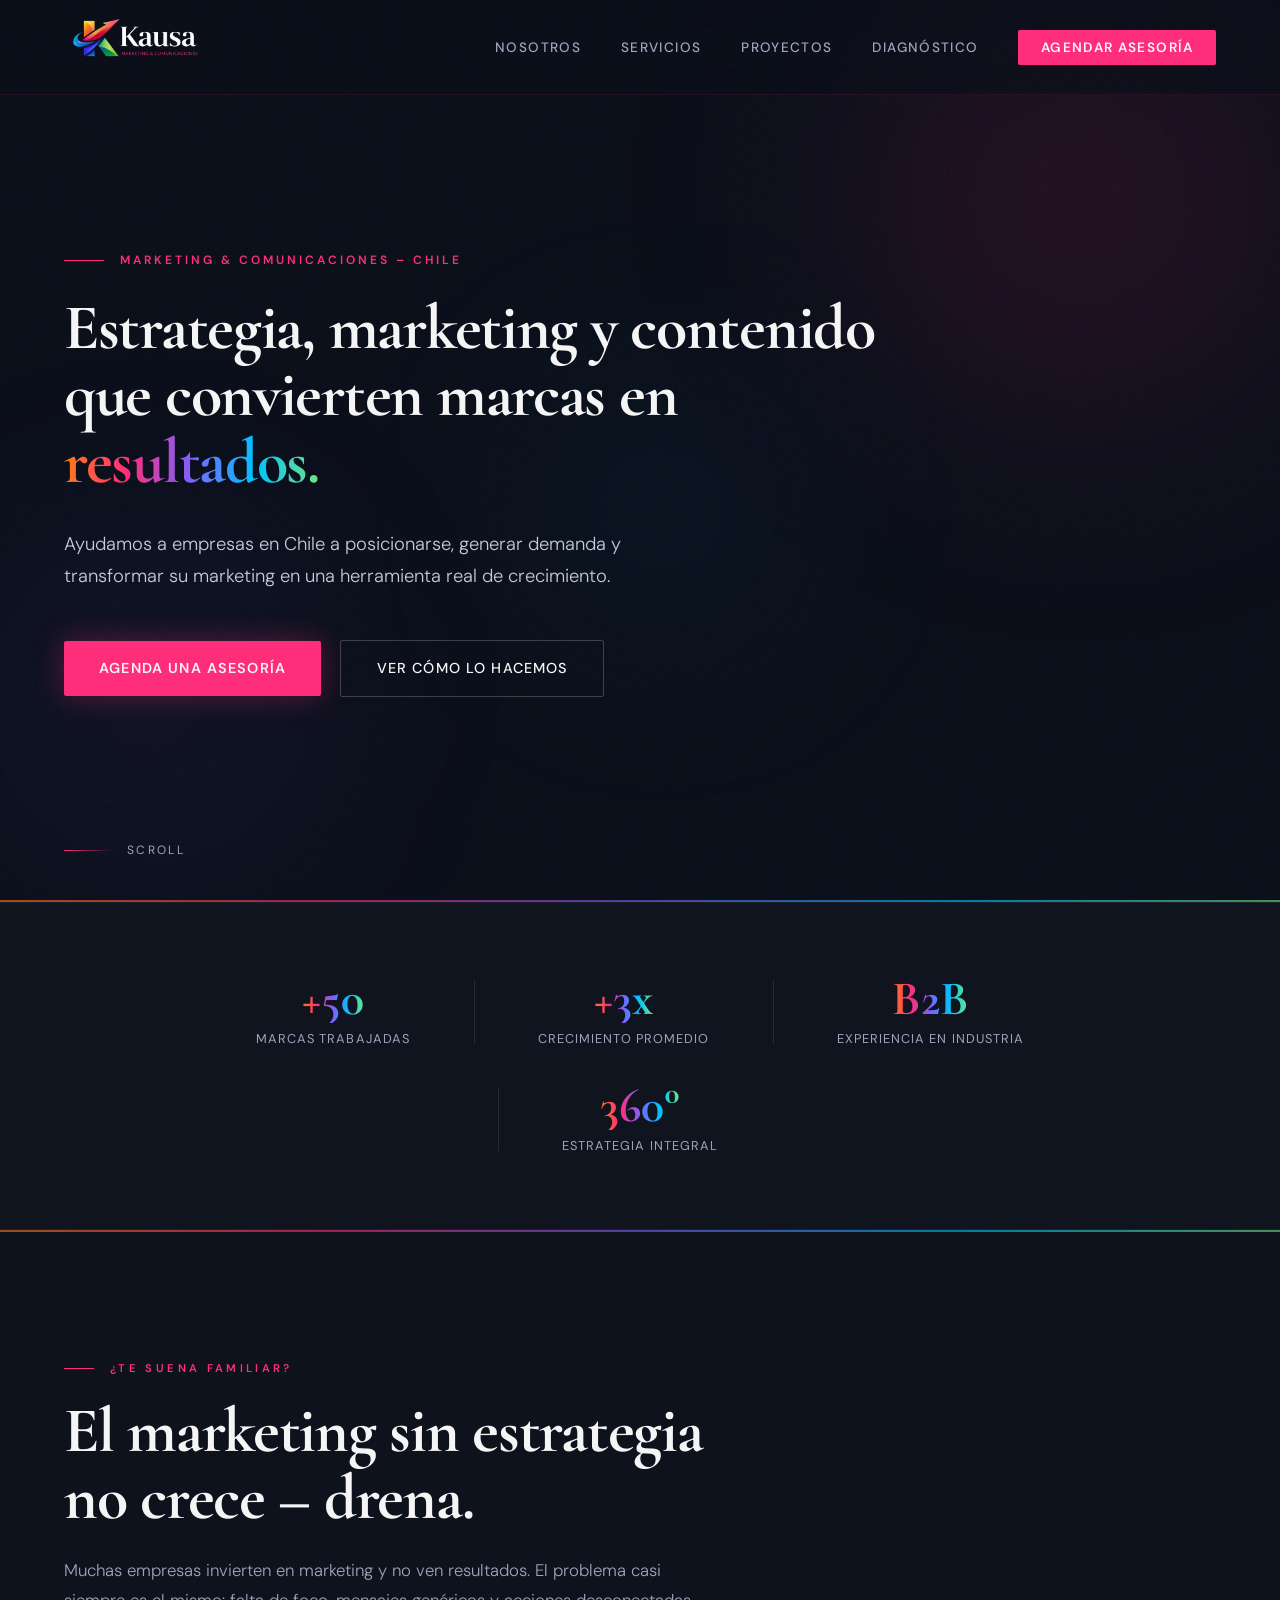
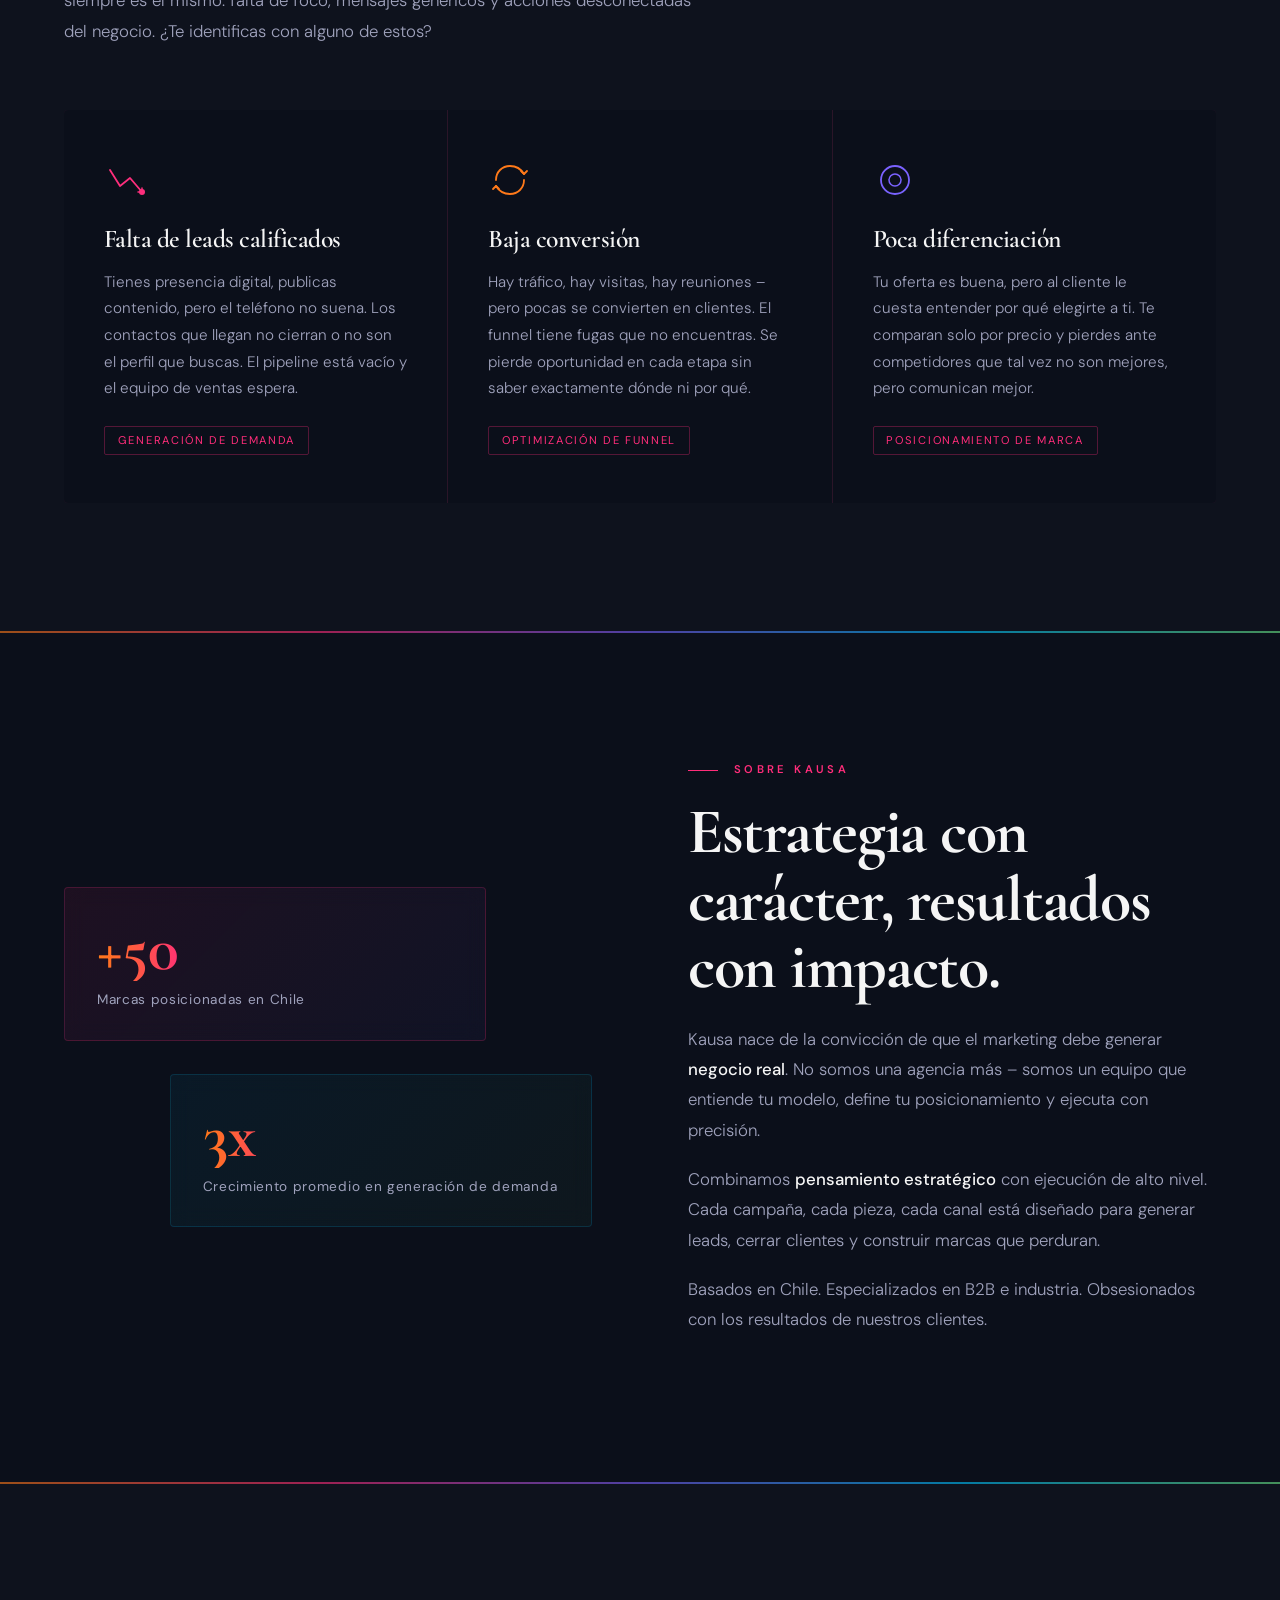
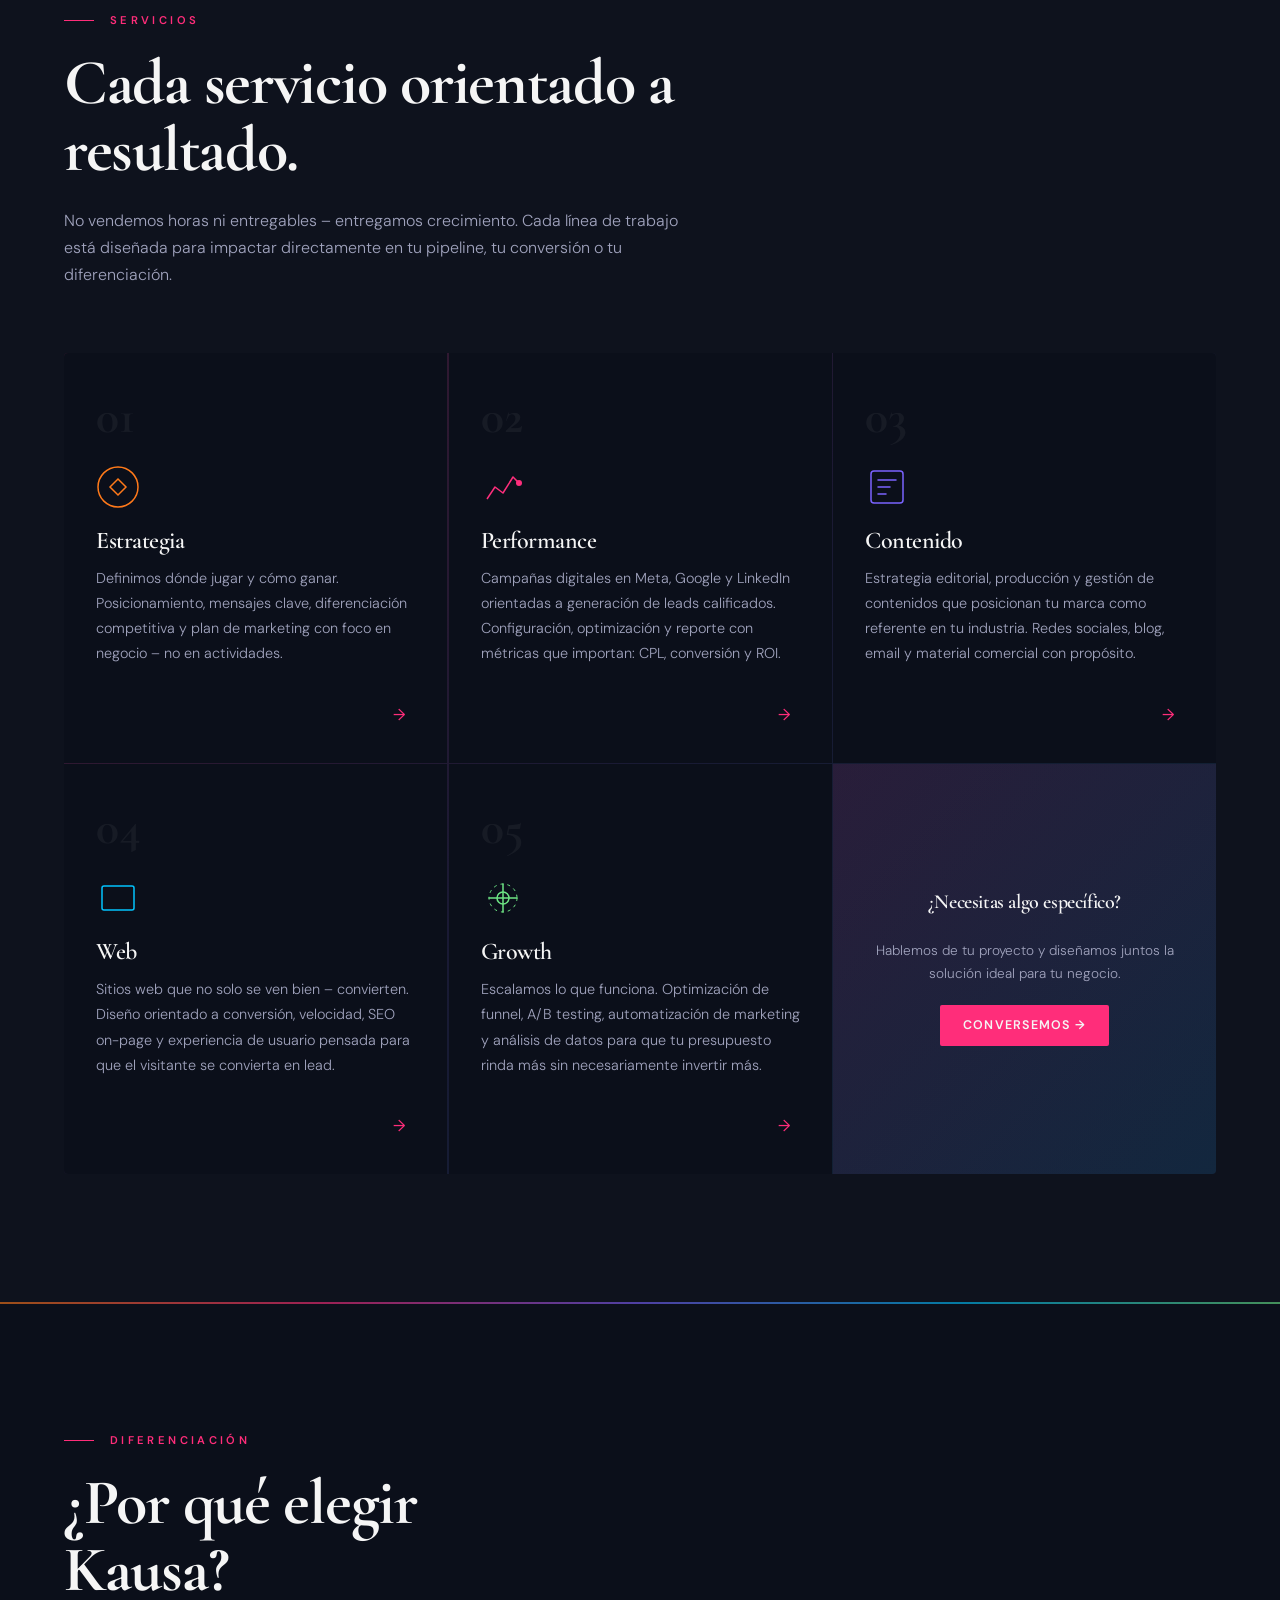
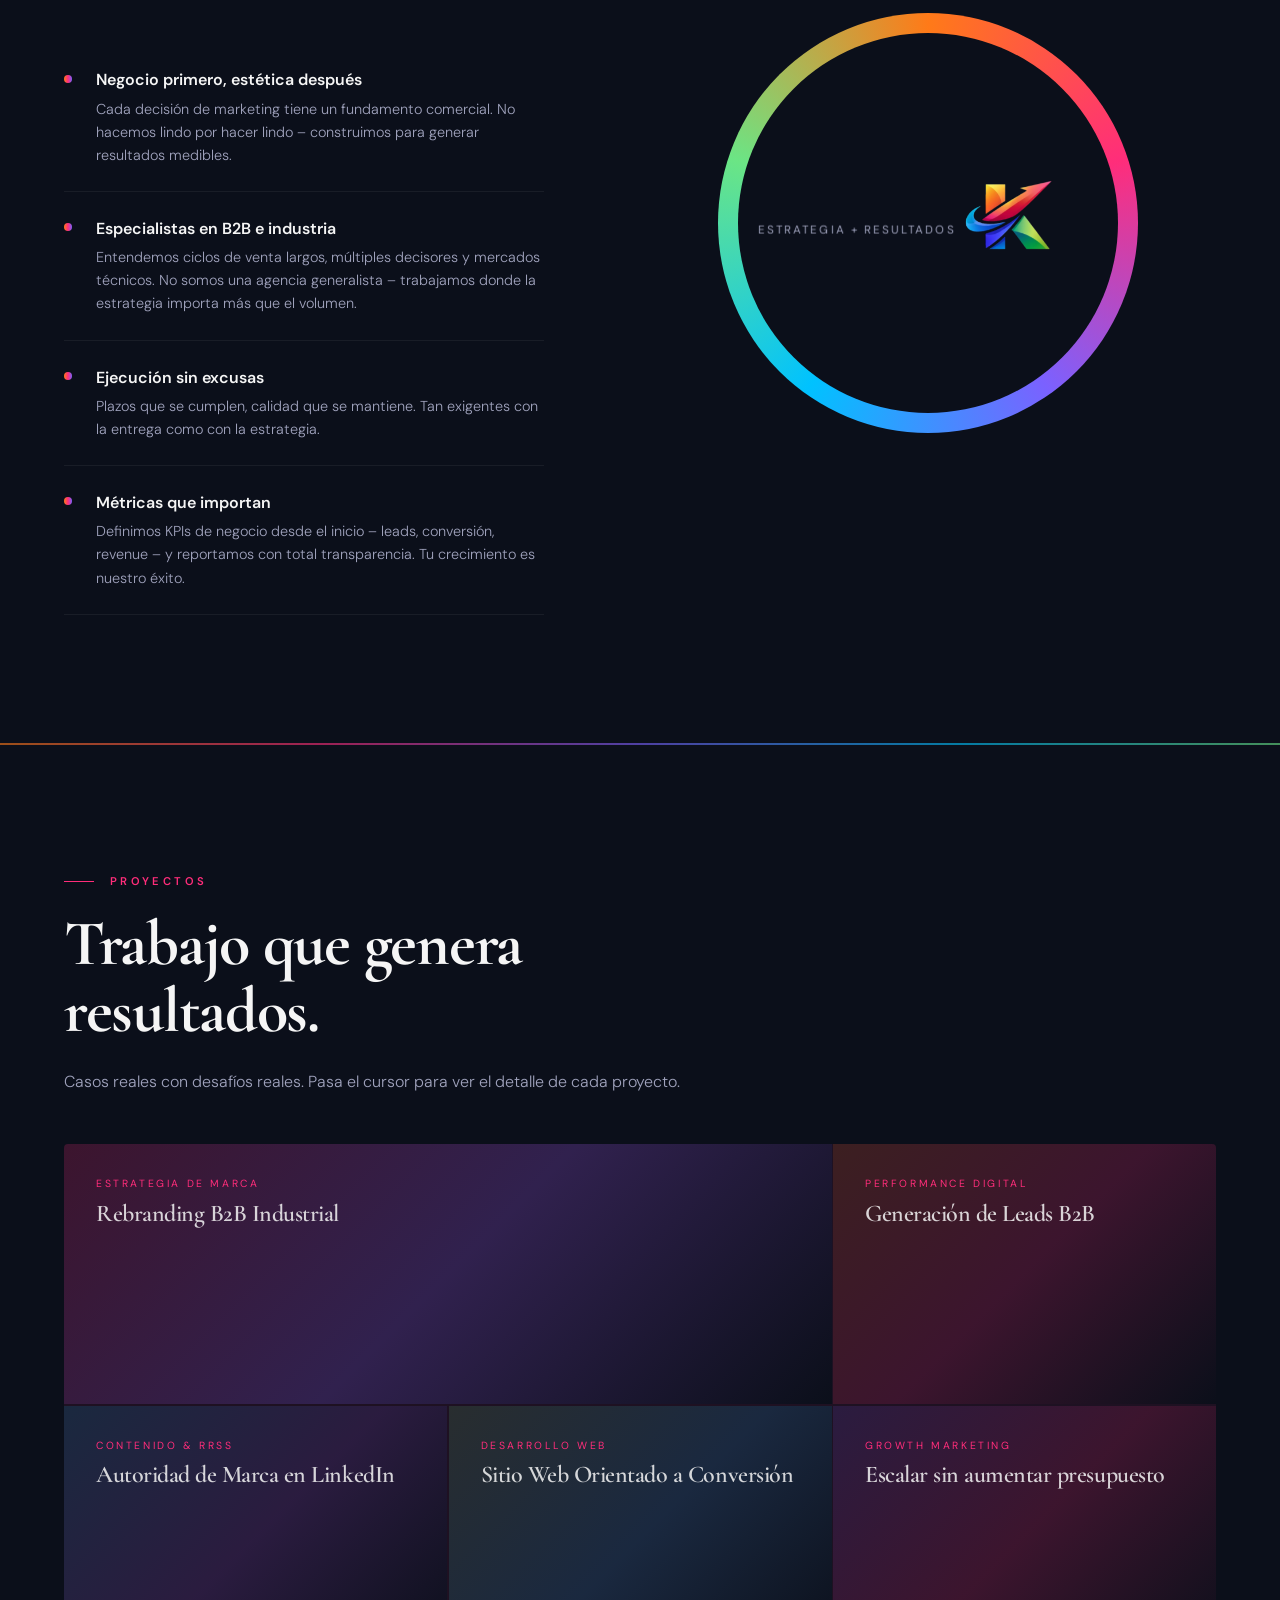
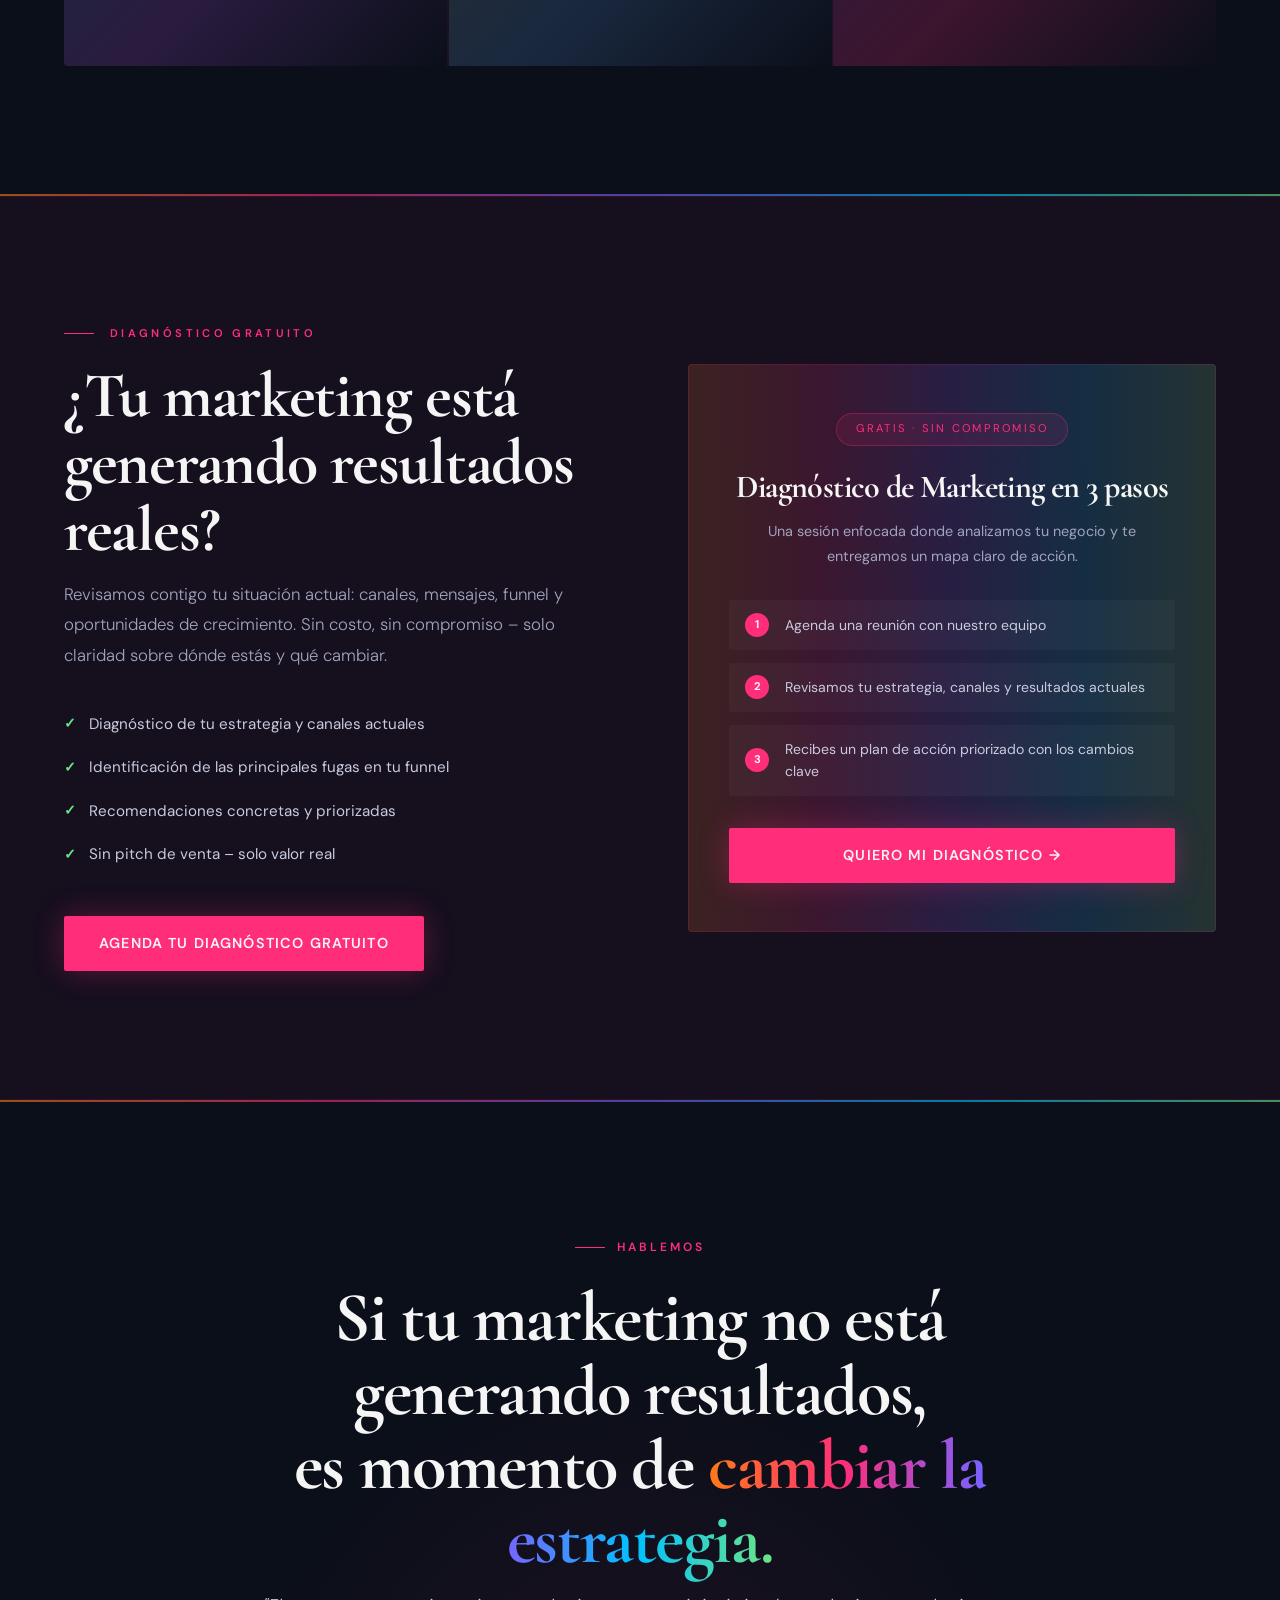
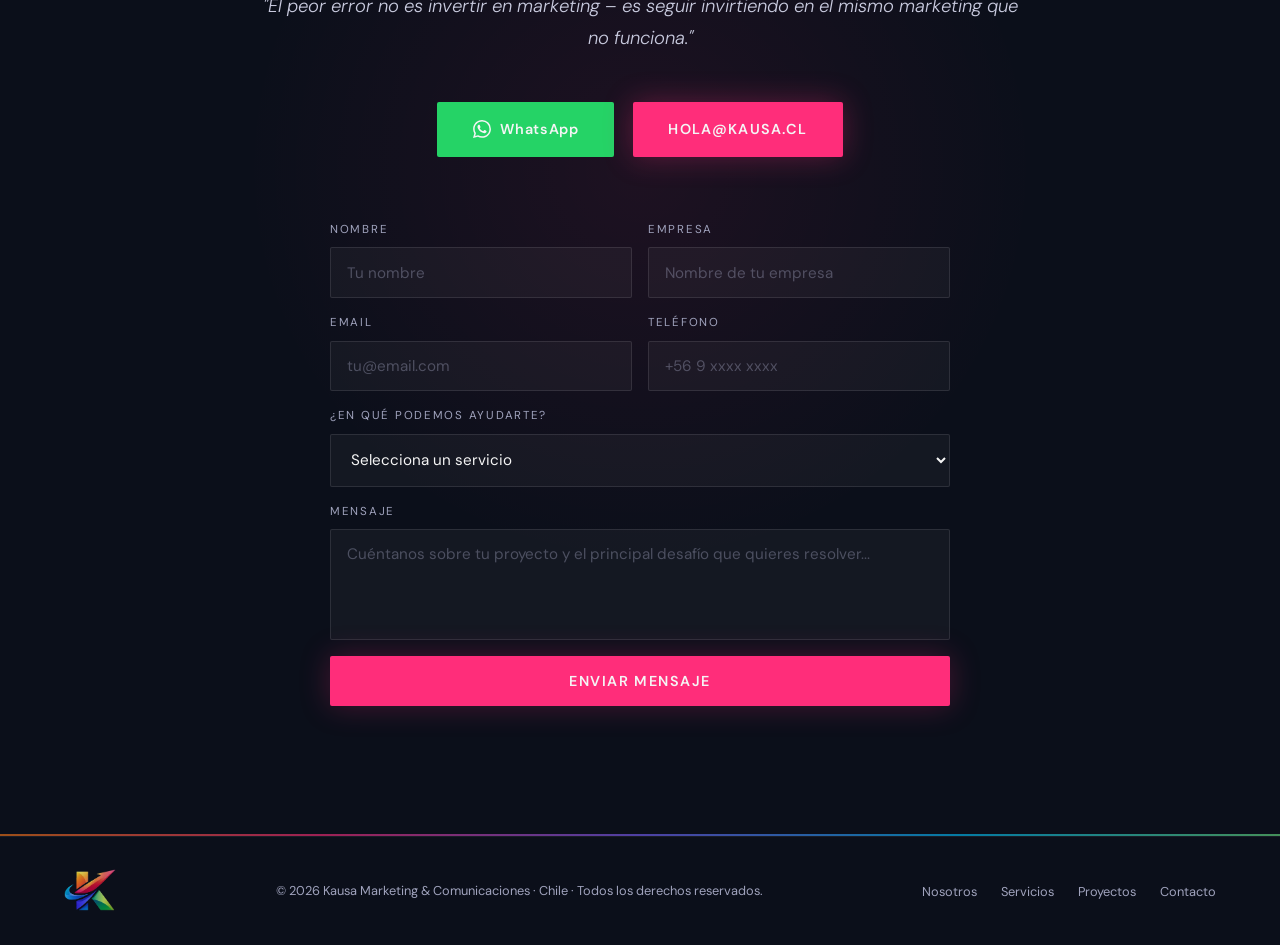
==== index.html @ 7a048a68 "Initial commit – Kausa website Structured site with hero, social proof, pain section, services, port" ====
<!DOCTYPE html>
<html lang="es">
<head>
  <meta charset="UTF-8" />
  <meta name="viewport" content="width=device-width, initial-scale=1.0" />
  <title>Kausa | Marketing & Comunicaciones</title>
  <meta name="description" content="Estrategia, marketing y contenido que convierten marcas en resultados. Ayudamos a empresas en Chile a posicionarse, generar demanda y crecer." />
  <link href="https://fonts.googleapis.com/css2?family=Cormorant+Garamond:wght@400;600;700&family=DM+Sans:wght@300;400;500;600&display=swap" rel="stylesheet">
  <link rel="stylesheet" href="assets/css/style.css" />
</head>
<body>

<!-- ================================================================
     NAV
     ================================================================ -->
<nav>
  <a href="#hero" class="nav-logo">
    <img src="assets/img/kausa_logo.png" alt="Kausa Marketing & Comunicaciones" />
  </a>

  <ul class="nav-links">
    <li><a href="#about">Nosotros</a></li>
    <li><a href="#services">Servicios</a></li>
    <li><a href="#portfolio">Proyectos</a></li>
    <li><a href="#diagnosis">Diagnóstico</a></li>
    <li><a href="#contact" class="nav-cta">Agendar asesoría</a></li>
  </ul>

  <button class="nav-burger" aria-label="Menú">
    <span></span><span></span><span></span>
  </button>
</nav>

<!-- ================================================================
     HERO
     ================================================================ -->
<section id="hero">
  <div class="hero-bg-orb orb1"></div>
  <div class="hero-bg-orb orb2"></div>
  <div class="hero-bg-orb orb3"></div>

  <div class="hero-eyebrow">Marketing & Comunicaciones – Chile</div>

  <h1 class="hero-title">
    Estrategia, marketing y contenido<br>
    que convierten marcas en<br>
    <span class="grad-text">resultados.</span>
  </h1>

  <p class="hero-sub">
    Ayudamos a empresas en Chile a posicionarse, generar demanda y transformar su marketing en una herramienta real de crecimiento.
  </p>

  <div class="hero-actions">
    <a href="#contact" class="btn-primary">Agenda una asesoría</a>
    <a href="#services" class="btn-ghost">Ver cómo lo hacemos</a>
  </div>

  <div class="hero-scroll">
    <span class="scroll-line"></span>
    Scroll
  </div>
</section>

<div class="grad-line"></div>

<!-- ================================================================
     SOCIAL PROOF STRIP
     ================================================================ -->
<div id="social-proof">
  <div class="proof-inner">
    <div class="proof-item">
      <span class="proof-num" data-count="50" data-prefix="+">+50</span>
      <span class="proof-label">Marcas trabajadas</span>
    </div>
    <div class="proof-item">
      <span class="proof-num" data-count="3" data-prefix="+" data-suffix="x">+3x</span>
      <span class="proof-label">Crecimiento promedio</span>
    </div>
    <div class="proof-item">
      <span class="proof-num">B2B</span>
      <span class="proof-label">Experiencia en industria</span>
    </div>
    <div class="proof-item">
      <span class="proof-num" data-count="360" data-suffix="°">360°</span>
      <span class="proof-label">Estrategia integral</span>
    </div>
  </div>
</div>

<div class="grad-line"></div>

<!-- ================================================================
     PAIN SECTION
     ================================================================ -->
<section id="pain">
  <div class="pain-header reveal">
    <div class="section-label">¿Te suena familiar?</div>
    <h2>El marketing sin estrategia no crece – drena.</h2>
    <p>Muchas empresas invierten en marketing y no ven resultados. El problema casi siempre es el mismo: falta de foco, mensajes genéricos y acciones desconectadas del negocio. ¿Te identificas con alguno de estos?</p>
  </div>

  <div class="pain-grid reveal">

    <div class="pain-card">
      <div class="pain-icon">
        <svg viewBox="0 0 44 44" fill="none" xmlns="http://www.w3.org/2000/svg">
          <polyline points="6,12 16,28 26,20 38,34" stroke="url(#p1)" stroke-width="1.8" fill="none" stroke-linecap="round" stroke-linejoin="round"/>
          <circle cx="38" cy="34" r="3" fill="url(#p1)"/>
          <path d="M34 34 L38 34 L38 30" stroke="url(#p1)" stroke-width="1.5" stroke-linecap="round"/>
          <defs><linearGradient id="p1" x1="0" y1="0" x2="44" y2="44"><stop stop-color="#FF2D7A"/><stop offset="1" stop-color="#7B61FF"/></linearGradient></defs>
        </svg>
      </div>
      <h3>Falta de leads calificados</h3>
      <p>Tienes presencia digital, publicas contenido, pero el teléfono no suena. Los contactos que llegan no cierran o no son el perfil que buscas. El pipeline está vacío y el equipo de ventas espera.</p>
      <span class="pain-tag">Generación de demanda</span>
    </div>

    <div class="pain-card">
      <div class="pain-icon">
        <svg viewBox="0 0 44 44" fill="none" xmlns="http://www.w3.org/2000/svg">
          <path d="M8 22 C8 14 14 8 22 8 C28 8 33 11 36 16" stroke="url(#p2)" stroke-width="1.8" stroke-linecap="round"/>
          <path d="M36 22 C36 30 30 36 22 36 C16 36 11 33 8 28" stroke="url(#p2)" stroke-width="1.8" stroke-linecap="round"/>
          <polyline points="33,13 36,16 39,13" stroke="url(#p2)" stroke-width="1.8" stroke-linecap="round" stroke-linejoin="round"/>
          <polyline points="11,31 8,28 5,31" stroke="url(#p2)" stroke-width="1.8" stroke-linecap="round" stroke-linejoin="round"/>
          <line x1="22" y1="17" x2="22" y2="27" stroke="url(#p2)" stroke-width="1.5" stroke-linecap="round"/>
          <line x1="17" y1="22" x2="27" y2="22" stroke="url(#p2)" stroke-width="1.5" stroke-linecap="round"/>
          <defs><linearGradient id="p2" x1="0" y1="0" x2="44" y2="44"><stop stop-color="#FF7A18"/><stop offset="1" stop-color="#FF2D7A"/></linearGradient></defs>
        </svg>
      </div>
      <h3>Baja conversión</h3>
      <p>Hay tráfico, hay visitas, hay reuniones – pero pocas se convierten en clientes. El funnel tiene fugas que no encuentras. Se pierde oportunidad en cada etapa sin saber exactamente dónde ni por qué.</p>
      <span class="pain-tag">Optimización de funnel</span>
    </div>

    <div class="pain-card">
      <div class="pain-icon">
        <svg viewBox="0 0 44 44" fill="none" xmlns="http://www.w3.org/2000/svg">
          <circle cx="22" cy="22" r="14" stroke="url(#p3)" stroke-width="1.8"/>
          <circle cx="22" cy="22" r="6"  stroke="url(#p3)" stroke-width="1.5"/>
          <line x1="22" y1="4"  x2="22" y2="10" stroke="url(#p3)" stroke-width="1.5" stroke-linecap="round"/>
          <line x1="22" y1="34" x2="22" y2="40" stroke="url(#p3)" stroke-width="1.5" stroke-linecap="round"/>
          <line x1="4"  y1="22" x2="10" y2="22" stroke="url(#p3)" stroke-width="1.5" stroke-linecap="round"/>
          <line x1="34" y1="22" x2="40" y2="22" stroke="url(#p3)" stroke-width="1.5" stroke-linecap="round"/>
          <defs><linearGradient id="p3" x1="0" y1="0" x2="44" y2="44"><stop stop-color="#7B61FF"/><stop offset="1" stop-color="#00C2FF"/></linearGradient></defs>
        </svg>
      </div>
      <h3>Poca diferenciación</h3>
      <p>Tu oferta es buena, pero al cliente le cuesta entender por qué elegirte a ti. Te comparan solo por precio y pierdes ante competidores que tal vez no son mejores, pero comunican mejor.</p>
      <span class="pain-tag">Posicionamiento de marca</span>
    </div>

  </div>
</section>

<div class="grad-line"></div>

<!-- ================================================================
     ABOUT
     ================================================================ -->
<section id="about">
  <div class="about-visual reveal">
    <div class="about-card">
      <div class="stat-num">+50</div>
      <div class="stat-label">Marcas posicionadas en Chile</div>
    </div>
    <div class="about-card">
      <div class="stat-num">3x</div>
      <div class="stat-label">Crecimiento promedio en generación de demanda</div>
    </div>
  </div>

  <div class="about-text reveal">
    <div class="section-label">Sobre Kausa</div>
    <h2>Estrategia con carácter, resultados con impacto.</h2>
    <p>
      Kausa nace de la convicción de que el marketing debe generar <strong>negocio real</strong>. No somos una agencia más – somos un equipo que entiende tu modelo, define tu posicionamiento y ejecuta con precisión.
    </p>
    <p>
      Combinamos <strong>pensamiento estratégico</strong> con ejecución de alto nivel. Cada campaña, cada pieza, cada canal está diseñado para generar leads, cerrar clientes y construir marcas que perduran.
    </p>
    <p>
      Basados en Chile. Especializados en B2B e industria. Obsesionados con los resultados de nuestros clientes.
    </p>
  </div>
</section>

<div class="grad-line"></div>

<!-- ================================================================
     SERVICES
     ================================================================ -->
<section id="services">
  <div class="services-header reveal">
    <div class="section-label">Servicios</div>
    <h2>Cada servicio orientado a resultado.</h2>
    <p>No vendemos horas ni entregables – entregamos crecimiento. Cada línea de trabajo está diseñada para impactar directamente en tu pipeline, tu conversión o tu diferenciación.</p>
  </div>

  <div class="services-grid reveal">

    <!-- 01 Estrategia -->
    <div class="service-card">
      <div class="service-num">01</div>
      <div class="service-icon">
        <svg viewBox="0 0 44 44" fill="none" xmlns="http://www.w3.org/2000/svg">
          <circle cx="22" cy="22" r="20" stroke="url(#g1)" stroke-width="1.5"/>
          <path d="M14 22 L22 14 L30 22 L22 30 Z" stroke="url(#g1)" stroke-width="1.5"/>
          <defs><linearGradient id="g1" x1="0" y1="0" x2="44" y2="44"><stop stop-color="#FF7A18"/><stop offset="1" stop-color="#FF2D7A"/></linearGradient></defs>
        </svg>
      </div>
      <h3>Estrategia</h3>
      <p>Definimos dónde jugar y cómo ganar. Posicionamiento, mensajes clave, diferenciación competitiva y plan de marketing con foco en negocio – no en actividades.</p>
      <div class="service-results">→ Empresas que saben exactamente cómo comunicarse y con quién</div>
      <div class="service-arrow">→</div>
    </div>

    <!-- 02 Performance -->
    <div class="service-card">
      <div class="service-num">02</div>
      <div class="service-icon">
        <svg viewBox="0 0 44 44" fill="none" xmlns="http://www.w3.org/2000/svg">
          <polyline points="6,34 14,22 22,28 32,12 38,18" stroke="url(#g2)" stroke-width="1.5" fill="none" stroke-linejoin="round"/>
          <circle cx="38" cy="18" r="3" fill="url(#g2)"/>
          <defs><linearGradient id="g2" x1="0" y1="0" x2="44" y2="44"><stop stop-color="#FF2D7A"/><stop offset="1" stop-color="#7B61FF"/></linearGradient></defs>
        </svg>
      </div>
      <h3>Performance</h3>
      <p>Campañas digitales en Meta, Google y LinkedIn orientadas a generación de leads calificados. Configuración, optimización y reporte con métricas que importan: CPL, conversión y ROI.</p>
      <div class="service-results">→ Más leads, menor costo por adquisición</div>
      <div class="service-arrow">→</div>
    </div>

    <!-- 03 Contenido -->
    <div class="service-card">
      <div class="service-num">03</div>
      <div class="service-icon">
        <svg viewBox="0 0 44 44" fill="none" xmlns="http://www.w3.org/2000/svg">
          <rect x="6" y="6" width="32" height="32" rx="3" stroke="url(#g3)" stroke-width="1.5"/>
          <path d="M13 15 h18 M13 22 h12 M13 29 h8" stroke="url(#g3)" stroke-width="1.5" stroke-linecap="round"/>
          <defs><linearGradient id="g3" x1="0" y1="0" x2="44" y2="44"><stop stop-color="#7B61FF"/><stop offset="1" stop-color="#00C2FF"/></linearGradient></defs>
        </svg>
      </div>
      <h3>Contenido</h3>
      <p>Estrategia editorial, producción y gestión de contenidos que posicionan tu marca como referente en tu industria. Redes sociales, blog, email y material comercial con propósito.</p>
      <div class="service-results">→ Más alcance orgánico y autoridad de marca</div>
      <div class="service-arrow">→</div>
    </div>

    <!-- 04 Web -->
    <div class="service-card">
      <div class="service-num">04</div>
      <div class="service-icon">
        <svg viewBox="0 0 44 44" fill="none" xmlns="http://www.w3.org/2000/svg">
          <rect x="6" y="10" width="32" height="24" rx="2" stroke="url(#g4)" stroke-width="1.5"/>
          <path d="M14 10 L14 34" stroke="url(#g4)" stroke-width="1"/>
          <path d="M6 18 L38 18" stroke="url(#g4)" stroke-width="1"/>
          <defs><linearGradient id="g4" x1="0" y1="0" x2="44" y2="44"><stop stop-color="#00C2FF"/><stop offset="1" stop-color="#6BE585"/></linearGradient></defs>
        </svg>
      </div>
      <h3>Web</h3>
      <p>Sitios web que no solo se ven bien – convierten. Diseño orientado a conversión, velocidad, SEO on-page y experiencia de usuario pensada para que el visitante se convierta en lead.</p>
      <div class="service-results">→ Más tráfico orgánico y mayor tasa de conversión</div>
      <div class="service-arrow">→</div>
    </div>

    <!-- 05 Growth -->
    <div class="service-card">
      <div class="service-num">05</div>
      <div class="service-icon">
        <svg viewBox="0 0 44 44" fill="none" xmlns="http://www.w3.org/2000/svg">
          <path d="M22 8 L22 36 M8 22 L36 22" stroke="url(#g5)" stroke-width="1.5" stroke-linecap="round"/>
          <circle cx="22" cy="22" r="6" stroke="url(#g5)" stroke-width="1.5"/>
          <circle cx="22" cy="22" r="14" stroke="url(#g5)" stroke-width="1" stroke-dasharray="3 4"/>
          <defs><linearGradient id="g5" x1="0" y1="0" x2="44" y2="44"><stop stop-color="#6BE585"/><stop offset="1" stop-color="#FF7A18"/></linearGradient></defs>
        </svg>
      </div>
      <h3>Growth</h3>
      <p>Escalamos lo que funciona. Optimización de funnel, A/B testing, automatización de marketing y análisis de datos para que tu presupuesto rinda más sin necesariamente invertir más.</p>
      <div class="service-results">→ Más revenue con el mismo o menor presupuesto</div>
      <div class="service-arrow">→</div>
    </div>

    <!-- CTA card -->
    <div class="service-card service-card--cta">
      <h3>¿Necesitas algo específico?</h3>
      <p style="color:var(--gris);">Hablemos de tu proyecto y diseñamos juntos la solución ideal para tu negocio.</p>
      <a class="btn-sm" href="#contact">Conversemos →</a>
    </div>

  </div>
</section>

<div class="grad-line"></div>

<!-- ================================================================
     VALUE (¿Por qué Kausa?)
     ================================================================ -->
<section id="value">
  <div class="value-left reveal">
    <div class="section-label">Diferenciación</div>
    <h2>¿Por qué elegir Kausa?</h2>

    <div class="value-list">
      <div class="value-item">
        <div class="value-dot"></div>
        <div>
          <h4>Negocio primero, estética después</h4>
          <p>Cada decisión de marketing tiene un fundamento comercial. No hacemos lindo por hacer lindo – construimos para generar resultados medibles.</p>
        </div>
      </div>
      <div class="value-item">
        <div class="value-dot"></div>
        <div>
          <h4>Especialistas en B2B e industria</h4>
          <p>Entendemos ciclos de venta largos, múltiples decisores y mercados técnicos. No somos una agencia generalista – trabajamos donde la estrategia importa más que el volumen.</p>
        </div>
      </div>
      <div class="value-item">
        <div class="value-dot"></div>
        <div>
          <h4>Ejecución sin excusas</h4>
          <p>Plazos que se cumplen, calidad que se mantiene. Tan exigentes con la entrega como con la estrategia.</p>
        </div>
      </div>
      <div class="value-item">
        <div class="value-dot"></div>
        <div>
          <h4>Métricas que importan</h4>
          <p>Definimos KPIs de negocio desde el inicio – leads, conversión, revenue – y reportamos con total transparencia. Tu crecimiento es nuestro éxito.</p>
        </div>
      </div>
    </div>
  </div>

  <div class="value-visual reveal">
    <div class="value-ring">
      <div class="value-ring-inner">
        <img src="assets/img/kausa_logo_k.PNG" alt="Kausa" class="ring-k" />
        <span class="ring-label">Estrategia + Resultados</span>
      </div>
    </div>
  </div>
</section>

<div class="grad-line"></div>

<!-- ================================================================
     PORTFOLIO
     ================================================================ -->
<section id="portfolio">
  <div class="portfolio-intro reveal">
    <div class="section-label">Proyectos</div>
    <h2>Trabajo que genera resultados.</h2>
    <p>Casos reales con desafíos reales. Pasa el cursor para ver el detalle de cada proyecto.</p>
  </div>

  <div class="portfolio-grid reveal">

    <!-- Caso 1 – Branding B2B (span 2) -->
    <div class="portfolio-item">
      <div class="portfolio-bg p-bg-1"></div>
      <div class="portfolio-static">
        <div class="portfolio-category">Estrategia de Marca</div>
        <h3>Rebranding B2B Industrial</h3>
      </div>
      <div class="portfolio-overlay">
        <div class="p-label">Estrategia de Marca</div>
        <h3>Rebranding B2B Industrial</h3>
        <dl class="case-details">
          <div class="case-block">
            <dt>Desafío</dt>
            <dd>Empresa de servicios industriales sin diferenciación clara en mercado commoditizado</dd>
          </div>
          <div class="case-block">
            <dt>Qué se hizo</dt>
            <dd>Rediseño de identidad + posicionamiento + mensajes clave por segmento</dd>
          </div>
          <div class="case-block">
            <dt>Resultado</dt>
            <dd>+40% en consultas entrantes a los 3 meses del lanzamiento</dd>
          </div>
        </dl>
        <div class="case-result">+40% consultas entrantes · 3 meses</div>
      </div>
    </div>

    <!-- Caso 2 – Performance -->
    <div class="portfolio-item">
      <div class="portfolio-bg p-bg-2"></div>
      <div class="portfolio-static">
        <div class="portfolio-category">Performance Digital</div>
        <h3>Generación de Leads B2B</h3>
      </div>
      <div class="portfolio-overlay">
        <div class="p-label">Performance Digital</div>
        <h3>Generación de Leads B2B</h3>
        <dl class="case-details">
          <div class="case-block">
            <dt>Desafío</dt>
            <dd>Sin pipeline digital, dependencia total de referidos y red de contactos</dd>
          </div>
          <div class="case-block">
            <dt>Qué se hizo</dt>
            <dd>Campaña Meta + LinkedIn + landing pages optimizadas para conversión</dd>
          </div>
          <div class="case-block">
            <dt>Resultado</dt>
            <dd>120 leads calificados en 60 días, CPL reducido 35%</dd>
          </div>
        </dl>
        <div class="case-result">120 leads en 60 días · CPL -35%</div>
      </div>
    </div>

    <!-- Caso 3 – Contenido -->
    <div class="portfolio-item">
      <div class="portfolio-bg p-bg-3"></div>
      <div class="portfolio-static">
        <div class="portfolio-category">Contenido & RRSS</div>
        <h3>Autoridad de Marca en LinkedIn</h3>
      </div>
      <div class="portfolio-overlay">
        <div class="p-label">Contenido & RRSS</div>
        <h3>Autoridad de Marca en LinkedIn</h3>
        <dl class="case-details">
          <div class="case-block">
            <dt>Desafío</dt>
            <dd>Presencia digital fragmentada, publicaciones sin dirección ni foco</dd>
          </div>
          <div class="case-block">
            <dt>Qué se hizo</dt>
            <dd>Estrategia editorial + producción mensual + gestión de comunidad</dd>
          </div>
          <div class="case-block">
            <dt>Resultado</dt>
            <dd>+200% alcance orgánico en 6 meses</dd>
          </div>
        </dl>
        <div class="case-result">+200% alcance orgánico · 6 meses</div>
      </div>
    </div>

    <!-- Caso 4 – Web -->
    <div class="portfolio-item">
      <div class="portfolio-bg p-bg-4"></div>
      <div class="portfolio-static">
        <div class="portfolio-category">Desarrollo Web</div>
        <h3>Sitio Web Orientado a Conversión</h3>
      </div>
      <div class="portfolio-overlay">
        <div class="p-label">Desarrollo Web</div>
        <h3>Sitio Web Orientado a Conversión</h3>
        <dl class="case-details">
          <div class="case-block">
            <dt>Desafío</dt>
            <dd>Sitio desactualizado, sin tráfico orgánico ni formularios que convirtieran</dd>
          </div>
          <div class="case-block">
            <dt>Qué se hizo</dt>
            <dd>Rediseño completo + SEO on-page + integración con CRM y automatización</dd>
          </div>
          <div class="case-block">
            <dt>Resultado</dt>
            <dd>Tráfico orgánico ×3, tasa de conversión duplicada en 4 meses</dd>
          </div>
        </dl>
        <div class="case-result">Tráfico ×3 · Conversión ×2 · 4 meses</div>
      </div>
    </div>

    <!-- Caso 5 – Growth -->
    <div class="portfolio-item">
      <div class="portfolio-bg p-bg-5"></div>
      <div class="portfolio-static">
        <div class="portfolio-category">Growth Marketing</div>
        <h3>Escalar sin aumentar presupuesto</h3>
      </div>
      <div class="portfolio-overlay">
        <div class="p-label">Growth Marketing</div>
        <h3>Escalar sin aumentar presupuesto</h3>
        <dl class="case-details">
          <div class="case-block">
            <dt>Desafío</dt>
            <dd>Presupuesto fijo con objetivo agresivo de crecimiento y funnel con fugas</dd>
          </div>
          <div class="case-block">
            <dt>Qué se hizo</dt>
            <dd>Auditoría de funnel + A/B testing + automatización de nurturing</dd>
          </div>
          <div class="case-block">
            <dt>Resultado</dt>
            <dd>+60% revenue con el mismo presupuesto en 5 meses</dd>
          </div>
        </dl>
        <div class="case-result">+60% revenue · mismo presupuesto · 5 meses</div>
      </div>
    </div>

  </div>
</section>

<div class="grad-line"></div>

<!-- ================================================================
     DIAGNOSIS – Lead Magnet
     ================================================================ -->
<section id="diagnosis">
  <div class="diagnosis-inner">

    <div class="diagnosis-text reveal">
      <div class="section-label">Diagnóstico gratuito</div>
      <h2>¿Tu marketing está generando resultados reales?</h2>
      <p>
        Revisamos contigo tu situación actual: canales, mensajes, funnel y oportunidades de crecimiento. Sin costo, sin compromiso – solo claridad sobre dónde estás y qué cambiar.
      </p>
      <ul class="diagnosis-checklist">
        <li>Diagnóstico de tu estrategia y canales actuales</li>
        <li>Identificación de las principales fugas en tu funnel</li>
        <li>Recomendaciones concretas y priorizadas</li>
        <li>Sin pitch de venta – solo valor real</li>
      </ul>
      <a href="#contact" class="btn-primary">Agenda tu diagnóstico gratuito</a>
    </div>

    <div class="diagnosis-visual reveal">
      <div class="diagnosis-badge">Gratis · Sin compromiso</div>
      <h3>Diagnóstico de Marketing en 3 pasos</h3>
      <p>Una sesión enfocada donde analizamos tu negocio y te entregamos un mapa claro de acción.</p>
      <div class="diagnosis-steps">
        <div class="diagnosis-step">
          <span class="step-num">1</span>
          Agenda una reunión con nuestro equipo
        </div>
        <div class="diagnosis-step">
          <span class="step-num">2</span>
          Revisamos tu estrategia, canales y resultados actuales
        </div>
        <div class="diagnosis-step">
          <span class="step-num">3</span>
          Recibes un plan de acción priorizado con los cambios clave
        </div>
      </div>
      <a href="#contact" class="btn-primary" style="width:100%;text-align:center;">Quiero mi diagnóstico →</a>
    </div>

  </div>
</section>

<div class="grad-line"></div>

<!-- ================================================================
     CONTACT
     ================================================================ -->
<section id="contact">
  <div class="contact-orb"></div>
  <div class="contact-inner reveal">

    <div class="eyebrow-cta">Hablemos</div>

    <h2>
      Si tu marketing no está generando resultados,<br>
      es momento de <span class="grad-text">cambiar la estrategia.</span>
    </h2>

    <p class="contact-statement">
      "El peor error no es invertir en marketing – es seguir invirtiendo en el mismo marketing que no funciona."
    </p>

    <div class="contact-actions">
      <a href="https://wa.me/56900000000" class="btn-wa" target="_blank" rel="noopener noreferrer">
        <svg width="18" height="18" viewBox="0 0 24 24" fill="currentColor"><path d="M17.472 14.382c-.297-.149-1.758-.867-2.03-.967-.273-.099-.471-.148-.67.15-.197.297-.767.966-.94 1.164-.173.199-.347.223-.644.075-.297-.15-1.255-.463-2.39-1.475-.883-.788-1.48-1.761-1.653-2.059-.173-.297-.018-.458.13-.606.134-.133.298-.347.446-.52.149-.174.198-.298.298-.497.099-.198.05-.371-.025-.52-.075-.149-.669-1.612-.916-2.207-.242-.579-.487-.5-.669-.51-.173-.008-.371-.01-.57-.01-.198 0-.52.074-.792.372-.272.297-1.04 1.016-1.04 2.479 0 1.462 1.065 2.875 1.213 3.074.149.198 2.096 3.2 5.077 4.487.709.306 1.262.489 1.694.625.712.227 1.36.195 1.871.118.571-.085 1.758-.719 2.006-1.413.248-.694.248-1.289.173-1.413-.074-.124-.272-.198-.57-.347m-5.421 7.403h-.004a9.87 9.87 0 01-5.031-1.378l-.361-.214-3.741.982.998-3.648-.235-.374a9.86 9.86 0 01-1.51-5.26c.001-5.45 4.436-9.884 9.888-9.884 2.64 0 5.122 1.03 6.988 2.898a9.825 9.825 0 012.893 6.994c-.003 5.45-4.437 9.884-9.885 9.884m8.413-18.297A11.815 11.815 0 0012.05 0C5.495 0 .16 5.335.157 11.892c0 2.096.547 4.142 1.588 5.945L.057 24l6.305-1.654a11.882 11.882 0 005.683 1.448h.005c6.554 0 11.89-5.335 11.893-11.893a11.821 11.821 0 00-3.48-8.413z"/></svg>
        WhatsApp
      </a>
      <a href="mailto:hola@kausa.cl" class="btn-primary">hola@kausa.cl</a>
    </div>

    <form id="contactForm" class="contact-form">
      <div class="form-group">
        <label>Nombre</label>
        <input type="text" name="nombre" placeholder="Tu nombre" required />
      </div>
      <div class="form-group">
        <label>Empresa</label>
        <input type="text" name="empresa" placeholder="Nombre de tu empresa" />
      </div>
      <div class="form-group">
        <label>Email</label>
        <input type="email" name="email" placeholder="tu@email.com" required />
      </div>
      <div class="form-group">
        <label>Teléfono</label>
        <input type="tel" name="telefono" placeholder="+56 9 xxxx xxxx" />
      </div>
      <div class="form-group full">
        <label>¿En qué podemos ayudarte?</label>
        <select name="servicio">
          <option value="" disabled selected>Selecciona un servicio</option>
          <option>Estrategia de marketing</option>
          <option>Performance / Campañas digitales</option>
          <option>Contenido y RRSS</option>
          <option>Desarrollo web</option>
          <option>Growth marketing</option>
          <option>Diagnóstico gratuito</option>
          <option>Otro</option>
        </select>
      </div>
      <div class="form-group full">
        <label>Mensaje</label>
        <textarea name="mensaje" rows="4" placeholder="Cuéntanos sobre tu proyecto y el principal desafío que quieres resolver..."></textarea>
      </div>
      <button type="submit" class="form-submit">Enviar mensaje</button>
    </form>

  </div>
</section>

<!-- ================================================================
     FOOTER
     ================================================================ -->
<div class="grad-line"></div>
<footer>
  <a href="#hero" class="f-logo">
    <img src="assets/img/kausa_logo_k.PNG" alt="Kausa" />
  </a>
  <p>© 2026 Kausa Marketing & Comunicaciones · Chile · Todos los derechos reservados.</p>
  <ul class="footer-links">
    <li><a href="#about">Nosotros</a></li>
    <li><a href="#services">Servicios</a></li>
    <li><a href="#portfolio">Proyectos</a></li>
    <li><a href="#contact">Contacto</a></li>
  </ul>
</footer>

<script src="assets/js/main.js"></script>
</body>
</html>
---- assets/css/style.css ----
/* ================================================================
   KAUSA — style.css
   Sections: Variables · Reset · Typography · Nav · Hero ·
             Social Proof · Pain · Services · Portfolio ·
             Diagnosis · Contact · Footer · Animations · Responsive
   ================================================================ */

/* ─── VARIABLES ─── */
:root {
  --bg:      #0B0F1A;
  --white:   #F5F5F5;
  --fucsia:  #FF2D7A;
  --naranja: #FF7A18;
  --gris:    #A0A3BD;
  --gris-light: #C8CADE;
  --grad:      linear-gradient(90deg, #FF7A18, #FF2D7A, #7B61FF, #00C2FF, #6BE585);
  --grad-diag: linear-gradient(135deg, #FF7A18, #FF2D7A, #7B61FF, #00C2FF, #6BE585);
  --surface:   rgba(255,255,255,0.03);
  --border:    rgba(255,255,255,0.07);
}

/* ─── RESET ─── */
*, *::before, *::after { box-sizing: border-box; margin: 0; padding: 0; }
html { scroll-behavior: smooth; }
img  { display: block; max-width: 100%; }

/* ─── NOISE OVERLAY ─── */
body::before {
  content: '';
  position: fixed;
  inset: 0;
  background-image: url("data:image/svg+xml,%3Csvg viewBox='0 0 256 256' xmlns='http://www.w3.org/2000/svg'%3E%3Cfilter id='noise'%3E%3CfeTurbulence type='fractalNoise' baseFrequency='0.9' numOctaves='4' stitchTiles='stitch'/%3E%3C/filter%3E%3Crect width='100%25' height='100%25' filter='url(%23noise)' opacity='0.04'/%3E%3C/svg%3E");
  pointer-events: none;
  z-index: 9999;
  opacity: 0.4;
}

body {
  background: var(--bg);
  color: var(--white);
  font-family: 'DM Sans', sans-serif;
  overflow-x: hidden;
  line-height: 1.6;
}

/* ─── SCROLLBAR ─── */
::-webkit-scrollbar       { width: 4px; }
::-webkit-scrollbar-track { background: var(--bg); }
::-webkit-scrollbar-thumb { background: var(--fucsia); border-radius: 4px; }

/* ─── TYPOGRAPHY ─── */
h1, h2, h3 {
  font-family: 'Cormorant Garamond', serif;
  font-weight: 700;
  letter-spacing: -0.02em;
  line-height: 1.05;
}
h2 { font-size: clamp(2.5rem, 5vw, 4rem); margin-bottom: 1.5rem; }

/* ─── SHARED SECTION ─── */
section { padding: 8rem 5vw; position: relative; }

.section-label {
  font-size: 0.7rem;
  letter-spacing: 0.3em;
  text-transform: uppercase;
  color: var(--fucsia);
  font-weight: 600;
  margin-bottom: 1.2rem;
  display: flex;
  align-items: center;
  gap: 1rem;
}
.section-label::before { content: ''; width: 30px; height: 1px; background: var(--fucsia); }

.grad-text {
  background: var(--grad);
  -webkit-background-clip: text;
  -webkit-text-fill-color: transparent;
  background-clip: text;
}

.grad-line { height: 2px; background: var(--grad); opacity: 0.6; }

/* ─── BUTTONS ─── */
.btn-primary {
  background: var(--fucsia);
  color: var(--white);
  padding: 1rem 2.2rem;
  font-size: 0.9rem;
  font-weight: 600;
  letter-spacing: 0.08em;
  text-transform: uppercase;
  text-decoration: none;
  border-radius: 2px;
  display: inline-block;
  transition: background 0.3s, transform 0.2s, box-shadow 0.3s;
  box-shadow: 0 0 30px rgba(255,45,122,0.3);
}
.btn-primary:hover {
  background: var(--naranja);
  transform: translateY(-2px);
  box-shadow: 0 0 50px rgba(255,122,24,0.4);
}

.btn-ghost {
  color: var(--white);
  padding: 1rem 2.2rem;
  font-size: 0.9rem;
  font-weight: 500;
  letter-spacing: 0.08em;
  text-transform: uppercase;
  text-decoration: none;
  border: 1px solid rgba(255,255,255,0.2);
  border-radius: 2px;
  display: inline-block;
  transition: border-color 0.3s, color 0.3s;
}
.btn-ghost:hover { border-color: var(--fucsia); color: var(--fucsia); }

.btn-wa {
  background: #25D366;
  color: var(--white);
  padding: 1rem 2.2rem;
  font-size: 0.9rem;
  font-weight: 600;
  letter-spacing: 0.05em;
  text-decoration: none;
  border-radius: 2px;
  display: inline-flex;
  align-items: center;
  gap: 0.6rem;
  transition: background 0.3s, transform 0.2s;
}
.btn-wa:hover { background: #1db954; transform: translateY(-2px); }

/* ================================================================
   NAV
   ================================================================ */
nav {
  position: fixed;
  top: 0; left: 0; right: 0;
  z-index: 100;
  display: flex;
  justify-content: space-between;
  align-items: center;
  padding: 1.5rem 5vw;
  background: rgba(11,15,26,0.7);
  backdrop-filter: blur(16px);
  border-bottom: 1px solid rgba(255,45,122,0.1);
  transition: background 0.3s;
}

.nav-logo {
  text-decoration: none;
  display: flex;
  align-items: center;
  /* crop the transparent padding around the logo content */
  margin: -12px -8px;
}
.nav-logo img {
  /* The 1024x1024 image contains logo content roughly centered at 53% vertically.
     object-fit:cover + fixed dimensions crops it to show just the logo. */
  width: 160px;
  height: 70px;
  object-fit: cover;
  object-position: 50% 53%;
}

.nav-links {
  display: flex;
  gap: 2.5rem;
  list-style: none;
}
.nav-links a {
  color: var(--gris);
  text-decoration: none;
  font-size: 0.85rem;
  font-weight: 500;
  letter-spacing: 0.1em;
  text-transform: uppercase;
  transition: color 0.3s;
}
.nav-links a:hover { color: var(--fucsia); }

.nav-cta {
  background: var(--fucsia) !important;
  color: var(--white) !important;
  padding: 0.55rem 1.4rem !important;
  border-radius: 2px;
  font-weight: 600 !important;
  transition: background 0.3s, transform 0.2s !important;
}
.nav-cta:hover { background: var(--naranja) !important; transform: translateY(-1px); }

/* Hamburger (mobile) */
.nav-burger {
  display: none;
  flex-direction: column;
  gap: 5px;
  cursor: pointer;
  padding: 4px;
  border: none;
  background: none;
}
.nav-burger span {
  display: block;
  width: 24px;
  height: 2px;
  background: var(--white);
  border-radius: 2px;
  transition: all 0.3s;
}

/* ================================================================
   HERO
   ================================================================ */
#hero {
  min-height: 100vh;
  display: flex;
  flex-direction: column;
  justify-content: center;
  padding: 9rem 5vw 6rem;
  position: relative;
  overflow: hidden;
}

/* Orbs */
.hero-bg-orb { position: absolute; border-radius: 50%; filter: blur(120px); pointer-events: none; }
.orb1 { width: 600px; height: 600px; background: radial-gradient(circle, rgba(255,45,122,0.18) 0%, transparent 70%); top: -100px; right: -100px; animation: floatOrb 8s ease-in-out infinite alternate; }
.orb2 { width: 400px; height: 400px; background: radial-gradient(circle, rgba(123,97,255,0.15) 0%, transparent 70%); bottom: 0; left: -50px; animation: floatOrb 10s ease-in-out infinite alternate-reverse; }
.orb3 { width: 300px; height: 300px; background: radial-gradient(circle, rgba(0,194,255,0.12) 0%, transparent 70%); top: 40%; left: 40%; animation: floatOrb 12s ease-in-out infinite alternate; }

.hero-eyebrow {
  font-size: 0.75rem;
  letter-spacing: 0.25em;
  text-transform: uppercase;
  color: var(--fucsia);
  font-weight: 600;
  margin-bottom: 1.5rem;
  display: flex;
  align-items: center;
  gap: 1rem;
  animation: fadeUp 0.8s ease both;
}
.hero-eyebrow::before { content: ''; width: 40px; height: 1px; background: var(--fucsia); }

.hero-title {
  font-size: clamp(2.4rem, 5vw, 4.8rem);
  font-weight: 700;
  max-width: 860px;
  animation: fadeUp 0.8s 0.1s ease both;
}

.hero-sub {
  margin-top: 2rem;
  font-size: 1.15rem;
  color: var(--gris-light);
  max-width: 560px;
  line-height: 1.75;
  font-weight: 300;
  animation: fadeUp 0.8s 0.2s ease both;
}

.hero-actions {
  margin-top: 3rem;
  display: flex;
  gap: 1.2rem;
  align-items: center;
  flex-wrap: wrap;
  animation: fadeUp 0.8s 0.3s ease both;
}

.hero-scroll {
  position: absolute;
  bottom: 2.5rem;
  left: 5vw;
  display: flex;
  align-items: center;
  gap: 0.8rem;
  font-size: 0.75rem;
  letter-spacing: 0.2em;
  text-transform: uppercase;
  color: var(--gris);
  animation: fadeUp 0.8s 0.6s ease both;
}
.scroll-line {
  width: 50px; height: 1px;
  background: linear-gradient(90deg, var(--fucsia), transparent);
  animation: scrollPulse 2s ease-in-out infinite;
}

/* ================================================================
   SOCIAL PROOF STRIP
   ================================================================ */
#social-proof {
  padding: 3.5rem 5vw;
  background: rgba(255,255,255,0.02);
  border-top: 1px solid rgba(255,255,255,0.05);
  border-bottom: 1px solid rgba(255,255,255,0.05);
}

.proof-inner {
  display: flex;
  align-items: center;
  justify-content: center;
  gap: 0;
  flex-wrap: wrap;
}

.proof-item {
  display: flex;
  flex-direction: column;
  align-items: center;
  text-align: center;
  padding: 1rem 4rem;
  position: relative;
  opacity: 0;
  transform: translateY(16px);
  transition: opacity 0.55s ease, transform 0.55s ease;
}
.proof-item.visible {
  opacity: 1;
  transform: translateY(0);
}
.proof-item + .proof-item::before {
  content: '';
  position: absolute;
  left: 0;
  top: 20%;
  height: 60%;
  width: 1px;
  background: rgba(255,255,255,0.1);
}

.proof-num {
  font-family: 'Cormorant Garamond', serif;
  font-size: 3rem;
  font-weight: 700;
  line-height: 1;
  background: var(--grad);
  -webkit-background-clip: text;
  -webkit-text-fill-color: transparent;
  background-clip: text;
}
.proof-label {
  margin-top: 0.4rem;
  font-size: 0.8rem;
  color: var(--gris);
  letter-spacing: 0.08em;
  text-transform: uppercase;
}

/* ================================================================
   PAIN SECTION
   ================================================================ */
#pain { background: rgba(255,255,255,0.01); }

.pain-header { max-width: 640px; margin-bottom: 4rem; }
.pain-header p { color: var(--gris); line-height: 1.8; font-weight: 300; font-size: 1.05rem; margin-top: 1rem; }

.pain-grid {
  display: grid;
  grid-template-columns: repeat(3, 1fr);
  gap: 1px;
  background: rgba(255,45,122,0.12);
  border-radius: 4px;
  overflow: hidden;
}

.pain-card {
  background: var(--bg);
  padding: 3rem 2.5rem;
  position: relative;
  overflow: hidden;
  transition: background 0.4s;
}
.pain-card:hover { background: #0d1120; }

.pain-icon {
  width: 44px;
  height: 44px;
  margin-bottom: 1.5rem;
}
.pain-icon svg { width: 100%; height: 100%; }
.pain-card h3 {
  font-family: 'Cormorant Garamond', serif;
  font-size: 1.6rem;
  font-weight: 600;
  margin-bottom: 1rem;
  color: var(--white);
}
.pain-card p { color: var(--gris); font-size: 0.95rem; line-height: 1.75; font-weight: 300; }

.pain-tag {
  display: inline-block;
  margin-top: 1.5rem;
  font-size: 0.7rem;
  letter-spacing: 0.15em;
  text-transform: uppercase;
  color: var(--fucsia);
  border: 1px solid rgba(255,45,122,0.3);
  border-radius: 2px;
  padding: 0.3rem 0.8rem;
}

/* ================================================================
   ABOUT
   ================================================================ */
#about {
  display: grid;
  grid-template-columns: 1fr 1fr;
  gap: 6rem;
  align-items: center;
}

.about-visual { position: relative; height: 340px; }

.about-card {
  position: absolute;
  background: rgba(255,255,255,0.03);
  border: 1px solid rgba(255,255,255,0.07);
  border-radius: 4px;
  padding: 1.8rem 2rem;
  backdrop-filter: blur(10px);
}
.about-card:nth-child(1) {
  top: 0; left: 0; right: 20%;
  background: linear-gradient(135deg, rgba(255,45,122,0.08), rgba(123,97,255,0.05));
  border-color: rgba(255,45,122,0.2);
}
.about-card:nth-child(2) {
  top: auto; bottom: 0; right: 0; left: 20%;
  background: linear-gradient(135deg, rgba(0,194,255,0.06), rgba(107,229,133,0.04));
  border-color: rgba(0,194,255,0.15);
}

.stat-num {
  font-family: 'Cormorant Garamond', serif;
  font-size: 4rem;
  font-weight: 700;
  background: var(--grad);
  -webkit-background-clip: text;
  -webkit-text-fill-color: transparent;
  background-clip: text;
  line-height: 1;
}
.stat-label { color: var(--gris); font-size: 0.85rem; margin-top: 0.5rem; letter-spacing: 0.05em; }

.about-text p { color: var(--gris); line-height: 1.8; font-size: 1.05rem; margin-bottom: 1.2rem; font-weight: 300; }
.about-text strong { color: var(--white); font-weight: 500; }

/* ================================================================
   SERVICES
   ================================================================ */
#services { background: rgba(255,255,255,0.01); }

.services-header { max-width: 640px; margin-bottom: 4rem; }
.services-header p { color: var(--gris); line-height: 1.7; font-weight: 300; margin-top: 0.8rem; }

.services-grid {
  display: grid;
  grid-template-columns: repeat(3, 1fr);
  gap: 1.5px;
  background: linear-gradient(135deg, rgba(255,45,122,0.2), rgba(123,97,255,0.1), rgba(0,194,255,0.1));
  border-radius: 4px;
  overflow: hidden;
}

.service-card {
  background: var(--bg);
  padding: 2.5rem 2rem;
  position: relative;
  overflow: hidden;
  cursor: default;
  transition: background 0.4s;
}
.service-card::before {
  content: '';
  position: absolute; inset: 0;
  background: linear-gradient(135deg, rgba(255,45,122,0.06), transparent);
  opacity: 0;
  transition: opacity 0.4s;
}
.service-card:hover { background: #0f1422; }
.service-card:hover::before { opacity: 1; }

.service-num {
  font-family: 'Cormorant Garamond', serif;
  font-size: 3rem;
  font-weight: 700;
  color: rgba(255,255,255,0.05);
  line-height: 1;
  margin-bottom: 1.5rem;
  transition: color 0.4s;
}
.service-card:hover .service-num { color: rgba(255,45,122,0.15); }

.service-icon { width: 44px; height: 44px; margin-bottom: 1.2rem; }
.service-icon svg { width: 100%; height: 100%; }

.service-card h3 {
  font-family: 'Cormorant Garamond', serif;
  font-size: 1.5rem;
  font-weight: 600;
  margin-bottom: 0.8rem;
  transition: color 0.3s;
}
.service-card:hover h3 { color: var(--fucsia); }

.service-card p { color: var(--gris); font-size: 0.9rem; line-height: 1.75; font-weight: 300; }

.service-results {
  margin-top: 1rem;
  font-size: 0.78rem;
  color: var(--fucsia);
  letter-spacing: 0.05em;
  font-weight: 500;
  opacity: 0;
  transform: translateY(8px);
  transition: opacity 0.3s, transform 0.3s;
}
.service-card:hover .service-results { opacity: 1; transform: translateY(0); }

.service-arrow {
  position: absolute;
  bottom: 2rem; right: 2rem;
  width: 32px; height: 32px;
  border-radius: 50%;
  display: flex; align-items: center; justify-content: center;
  transition: all 0.3s;
  color: var(--fucsia);
  font-size: 1rem;
  background: rgba(255,45,122,0);
  border: 1px solid rgba(255,45,122,0);
}
.service-card:hover .service-arrow { background: rgba(255,45,122,0.15); border-color: var(--fucsia); }

/* CTA card inside grid */
.service-card--cta {
  background: linear-gradient(135deg, rgba(255,45,122,0.08), rgba(123,97,255,0.05));
  display: flex;
  align-items: center;
  justify-content: center;
  flex-direction: column;
  text-align: center;
  gap: 0.8rem;
  cursor: pointer;
}
.service-card--cta h3 { font-size: 1.25rem; }
.service-card--cta p  { font-size: 0.85rem; }
.service-card--cta .btn-sm {
  display: inline-block;
  background: var(--fucsia);
  color: var(--white);
  padding: 0.65rem 1.4rem;
  border-radius: 2px;
  font-size: 0.78rem;
  font-weight: 600;
  letter-spacing: 0.1em;
  text-transform: uppercase;
  text-decoration: none;
  margin-top: 0.4rem;
  transition: background 0.3s;
}
.service-card--cta:hover .btn-sm { background: var(--naranja); }

/* ================================================================
   VALUE (¿Por qué Kausa?)
   ================================================================ */
#value {
  display: grid;
  grid-template-columns: 1fr 1.2fr;
  gap: 6rem;
  align-items: center;
}

.value-list { margin-top: 2.5rem; }
.value-item {
  display: flex;
  gap: 1.5rem;
  align-items: flex-start;
  padding: 1.5rem 0;
  border-bottom: 1px solid rgba(255,255,255,0.06);
  transition: border-color 0.3s;
}
.value-item:hover { border-color: rgba(255,45,122,0.3); }
.value-dot {
  width: 8px; height: 8px;
  border-radius: 50%;
  background: var(--grad);
  background-size: 200%;
  margin-top: 0.45rem;
  flex-shrink: 0;
  animation: gradShift 4s linear infinite;
}
.value-item h4 { font-size: 1rem; font-weight: 600; margin-bottom: 0.3rem; color: var(--white); }
.value-item p  { color: var(--gris); font-size: 0.9rem; line-height: 1.6; font-weight: 300; }

.value-visual {
  position: relative;
  display: flex;
  align-items: center;
  justify-content: center;
}
.value-ring {
  width: 420px; height: 420px;
  border-radius: 50%;
  background: conic-gradient(from 0deg, #FF7A18, #FF2D7A, #7B61FF, #00C2FF, #6BE585, #FF7A18);
  display: flex;
  align-items: center;
  justify-content: center;
  animation: ringBreath 5s ease-in-out infinite;
}
.value-ring-inner {
  width: 380px; height: 380px;
  border-radius: 50%;
  background: var(--bg);
  position: relative;  /* JS positions children absolutely */
  z-index: 1;
  overflow: hidden;    /* clip at the circle edge */
}
.value-ring-inner .ring-k {
  width: 88px;
  height: 88px;
  object-fit: contain;
  position: absolute;
  top: 50%; left: 50%;
  transform: translate(-50%, -50%);
  will-change: transform;
  /* CSS animation removed — JS handles movement */
}
.ring-label {
  position: absolute;
  top: 50%;
  left: 50%;
  transform: translate(-50%, -50%);
  color: var(--gris);
  font-size: 0.72rem;
  letter-spacing: 0.18em;
  text-transform: uppercase;
  white-space: nowrap;
  will-change: transform;
  /* JS controls position — no CSS animation needed */
}

/* ================================================================
   PORTFOLIO
   ================================================================ */
#portfolio { }

.portfolio-intro { max-width: 640px; margin-bottom: 3rem; }
.portfolio-intro p { color: var(--gris); line-height: 1.75; font-weight: 300; margin-top: 0.8rem; }

.portfolio-grid {
  display: grid;
  grid-template-columns: repeat(3, 1fr);
  gap: 1.5px;
  background: rgba(255,45,122,0.08);
  border-radius: 4px;
  overflow: hidden;
}
.portfolio-item { position: relative; overflow: hidden; cursor: pointer; min-height: 260px; }
.portfolio-item:nth-child(1) { grid-column: span 2; }

.portfolio-bg { position: absolute; inset: 0; transition: transform 0.6s ease; }
.portfolio-item:hover .portfolio-bg { transform: scale(1.04); }

.p-bg-1 { background: linear-gradient(135deg, #FF2D7A22, #7B61FF33, #0B0F1A); }
.p-bg-2 { background: linear-gradient(135deg, #FF7A1822, #FF2D7A22, #0B0F1A); }
.p-bg-3 { background: linear-gradient(135deg, #00C2FF22, #7B61FF22, #0B0F1A); }
.p-bg-4 { background: linear-gradient(135deg, #6BE58522, #00C2FF22, #0B0F1A); }
.p-bg-5 { background: linear-gradient(135deg, #7B61FF22, #FF2D7A22, #0B0F1A); }

/* Default state: partial info always visible */
.portfolio-static {
  position: absolute;
  inset: 0;
  padding: 2rem;
  display: flex;
  flex-direction: column;
  justify-content: flex-start;
  transition: opacity 0.3s;
}
.portfolio-item:hover .portfolio-static { opacity: 0; }

.portfolio-category {
  font-size: 0.65rem;
  letter-spacing: 0.25em;
  text-transform: uppercase;
  color: var(--fucsia);
  margin-bottom: 0.5rem;
}
.portfolio-static h3 {
  font-family: 'Cormorant Garamond', serif;
  font-size: 1.5rem;
  font-weight: 600;
  color: var(--white);
  opacity: 0.85;
}

/* Hover overlay */
.portfolio-overlay {
  position: absolute;
  inset: 0;
  display: flex;
  flex-direction: column;
  justify-content: flex-end;
  padding: 1.4rem 1.6rem;
  background: linear-gradient(to top, rgba(11,15,26,0.97) 60%, rgba(11,15,26,0.4) 100%);
  transform: translateY(10px);
  opacity: 0;
  transition: all 0.35s ease;
}
.portfolio-item:hover .portfolio-overlay { transform: translateY(0); opacity: 1; }

.portfolio-overlay .p-label {
  font-size: 0.6rem;
  letter-spacing: 0.22em;
  text-transform: uppercase;
  color: var(--fucsia);
  margin-bottom: 0.3rem;
}
.portfolio-overlay h3 {
  font-family: 'Cormorant Garamond', serif;
  font-size: 1.2rem;
  font-weight: 600;
  line-height: 1.2;
  margin-bottom: 0.5rem;
  color: var(--white);
}

/* case-details: stacked key-value rows, consistent at any card width */
.case-details {
  display: flex;
  flex-direction: column;
  gap: 0.25rem;
  margin-bottom: 0.55rem;
}
.case-block {
  display: flex;
  gap: 0.5rem;
  align-items: baseline;
  line-height: 1.4;
}
.case-block dt {
  font-size: 0.58rem;
  letter-spacing: 0.15em;
  text-transform: uppercase;
  color: var(--fucsia);
  white-space: nowrap;
  flex-shrink: 0;
  padding-top: 0.1rem;
}
.case-block dd {
  font-size: 0.78rem;
  color: var(--gris-light);
  font-weight: 300;
  overflow: hidden;
  display: -webkit-box;
  -webkit-line-clamp: 1;
  -webkit-box-orient: vertical;
}

.case-result {
  padding: 0.45rem 0.8rem;
  background: rgba(107,229,133,0.1);
  border-left: 2px solid #6BE585;
  border-radius: 0 2px 2px 0;
  font-size: 0.75rem;
  color: #6BE585;
  font-weight: 500;
  white-space: nowrap;
  overflow: hidden;
  text-overflow: ellipsis;
}

/* ================================================================
   DIAGNOSIS (Lead Magnet)
   ================================================================ */
#diagnosis {
  background: rgba(255,45,122,0.04);
  border-top: 1px solid rgba(255,45,122,0.1);
  border-bottom: 1px solid rgba(255,45,122,0.1);
}

.diagnosis-inner {
  display: grid;
  grid-template-columns: 1fr 1fr;
  gap: 6rem;
  align-items: center;
}

.diagnosis-text h2 { margin-bottom: 1rem; }
.diagnosis-text p {
  color: var(--gris);
  line-height: 1.8;
  font-size: 1.05rem;
  font-weight: 300;
  margin-bottom: 2rem;
}

.diagnosis-checklist { list-style: none; margin-bottom: 2.5rem; }
.diagnosis-checklist li {
  display: flex;
  align-items: center;
  gap: 0.8rem;
  padding: 0.6rem 0;
  color: var(--gris-light);
  font-size: 0.95rem;
}
.diagnosis-checklist li::before {
  content: '✓';
  color: #6BE585;
  font-weight: 700;
  font-size: 0.9rem;
  flex-shrink: 0;
}

.diagnosis-visual {
  position: relative;
  background: rgba(255,255,255,0.02);
  border: 1px solid rgba(255,45,122,0.15);
  border-radius: 4px;
  padding: 3rem 2.5rem;
  text-align: center;
}
.diagnosis-visual::before {
  content: '';
  position: absolute;
  inset: -1px;
  border-radius: 4px;
  background: var(--grad);
  z-index: -1;
  opacity: 0.15;
}
.diagnosis-badge {
  display: inline-block;
  background: rgba(255,45,122,0.1);
  border: 1px solid rgba(255,45,122,0.3);
  border-radius: 20px;
  padding: 0.4rem 1.2rem;
  font-size: 0.7rem;
  letter-spacing: 0.2em;
  text-transform: uppercase;
  color: var(--fucsia);
  margin-bottom: 1.5rem;
}
.diagnosis-visual h3 {
  font-family: 'Cormorant Garamond', serif;
  font-size: 2rem;
  font-weight: 700;
  margin-bottom: 1rem;
}
.diagnosis-visual p { color: var(--gris); font-size: 0.9rem; line-height: 1.7; margin-bottom: 2rem; }
.diagnosis-steps {
  display: flex;
  flex-direction: column;
  gap: 0.8rem;
  margin-bottom: 2rem;
  text-align: left;
}
.diagnosis-step {
  display: flex;
  align-items: center;
  gap: 1rem;
  padding: 0.8rem 1rem;
  background: rgba(255,255,255,0.03);
  border-radius: 2px;
  font-size: 0.88rem;
  color: var(--gris-light);
}
.step-num {
  width: 24px; height: 24px;
  border-radius: 50%;
  background: var(--fucsia);
  display: flex; align-items: center; justify-content: center;
  font-size: 0.7rem;
  font-weight: 700;
  color: var(--white);
  flex-shrink: 0;
}

/* ================================================================
   CONTACT
   ================================================================ */
#contact { text-align: center; overflow: hidden; }

.contact-orb {
  position: absolute;
  width: 800px; height: 800px;
  border-radius: 50%;
  background: radial-gradient(circle, rgba(255,45,122,0.08) 0%, transparent 70%);
  top: 50%; left: 50%;
  transform: translate(-50%, -50%);
  pointer-events: none;
}

.contact-inner { position: relative; z-index: 1; max-width: 760px; margin: 0 auto; }

.contact-inner .eyebrow-cta {
  font-size: 0.75rem;
  letter-spacing: 0.25em;
  text-transform: uppercase;
  color: var(--fucsia);
  font-weight: 600;
  margin-bottom: 1.5rem;
  display: inline-flex;
  align-items: center;
  gap: 0.8rem;
}
.contact-inner .eyebrow-cta::before { content: ''; width: 30px; height: 1px; background: var(--fucsia); }

.contact-inner h2 { font-size: clamp(2.4rem, 5.5vw, 4.5rem); margin-bottom: 0.8rem; }

.contact-statement {
  font-size: 1.15rem;
  color: var(--gris-light);
  line-height: 1.75;
  font-weight: 300;
  margin-bottom: 3rem;
  font-style: italic;
}

.contact-actions {
  display: flex;
  gap: 1.2rem;
  justify-content: center;
  flex-wrap: wrap;
  margin-bottom: 4rem;
}

.contact-form {
  display: grid;
  grid-template-columns: 1fr 1fr;
  gap: 1rem;
  text-align: left;
  max-width: 620px;
  margin: 0 auto;
}
.form-group { display: flex; flex-direction: column; gap: 0.5rem; }
.form-group.full { grid-column: span 2; }
.form-group label {
  font-size: 0.72rem;
  letter-spacing: 0.15em;
  text-transform: uppercase;
  color: var(--gris);
}
.form-group input,
.form-group textarea,
.form-group select {
  background: rgba(255,255,255,0.04);
  border: 1px solid rgba(255,255,255,0.1);
  border-radius: 2px;
  padding: 0.9rem 1rem;
  color: var(--white);
  font-family: 'DM Sans', sans-serif;
  font-size: 0.95rem;
  outline: none;
  transition: border-color 0.3s, background 0.3s;
  resize: none;
}
.form-group input:focus,
.form-group textarea:focus,
.form-group select:focus {
  border-color: var(--fucsia);
  background: rgba(255,45,122,0.05);
}
.form-group input::placeholder,
.form-group textarea::placeholder { color: rgba(160,163,189,0.4); }
.form-group select option { background: #0f1422; color: var(--white); }

.form-submit {
  grid-column: span 2;
  background: var(--fucsia);
  color: var(--white);
  border: none;
  padding: 1rem 2.5rem;
  font-size: 0.9rem;
  font-weight: 600;
  letter-spacing: 0.1em;
  text-transform: uppercase;
  cursor: pointer;
  border-radius: 2px;
  transition: background 0.3s, transform 0.2s, box-shadow 0.3s;
  font-family: 'DM Sans', sans-serif;
  box-shadow: 0 0 30px rgba(255,45,122,0.25);
}
.form-submit:hover {
  background: var(--naranja);
  transform: translateY(-2px);
  box-shadow: 0 0 50px rgba(255,122,24,0.35);
}

/* ================================================================
   FOOTER
   ================================================================ */
footer {
  padding: 2rem 5vw;
  border-top: 1px solid rgba(255,255,255,0.06);
  display: flex;
  justify-content: space-between;
  align-items: center;
  flex-wrap: wrap;
  gap: 1rem;
}
.f-logo {
  text-decoration: none;
  display: flex;
  align-items: center;
}
.f-logo img {
  height: 44px;
  width: auto;
  object-fit: contain;
  opacity: 0.85;
  transition: opacity 0.3s;
}
.f-logo:hover img { opacity: 1; }
footer p { color: var(--gris); font-size: 0.8rem; }
.footer-links { display: flex; gap: 1.5rem; list-style: none; }
.footer-links a { color: var(--gris); text-decoration: none; font-size: 0.8rem; transition: color 0.3s; }
.footer-links a:hover { color: var(--fucsia); }

/* ================================================================
   ANIMATIONS
   ================================================================ */
@keyframes fadeUp     { from { opacity: 0; transform: translateY(30px); } to { opacity: 1; transform: translateY(0); } }
@keyframes floatOrb   { from { transform: translate(0,0) scale(1); } to { transform: translate(30px,20px) scale(1.05); } }
@keyframes scrollPulse{ 0%,100% { opacity: 1; } 50% { opacity: 0.3; } }
@keyframes ringRotate { from { transform: rotate(0deg); } to { transform: rotate(360deg); } }

/* Value ring animations */
@keyframes ringBreath {
  0%, 100% { transform: scale(1);    box-shadow: 0 0 40px rgba(255,45,122,0.15), 0 0 80px rgba(123,97,255,0.08); }
  50%       { transform: scale(1.03); box-shadow: 0 0 80px rgba(255,45,122,0.35), 0 0 130px rgba(123,97,255,0.18); }
}
@keyframes labelPulse {
  0%, 100% { opacity: 0.4; }
  50%       { opacity: 0.9; }
}
@keyframes gradShift  { 0% { background-position: 0% 50%; } 100% { background-position: 200% 50%; } }

.reveal {
  opacity: 0;
  transform: translateY(40px);
  transition: opacity 0.7s ease, transform 0.7s ease;
}
.reveal.visible { opacity: 1; transform: translateY(0); }

/* ================================================================
   RESPONSIVE
   ================================================================ */
@media (max-width: 1024px) {
  .diagnosis-inner { grid-template-columns: 1fr; gap: 3rem; }
}

@media (max-width: 900px) {
  #about, #value { grid-template-columns: 1fr; gap: 3rem; }
  .about-visual { height: 300px; }
  .services-grid { grid-template-columns: 1fr 1fr; }
  .pain-grid { grid-template-columns: 1fr; }
  .portfolio-grid { grid-template-columns: 1fr 1fr; grid-template-rows: auto; }
  .portfolio-item:nth-child(1) { grid-column: span 1; }
  .nav-links { display: none; }
  .nav-links.open {
    display: flex;
    flex-direction: column;
    position: fixed;
    top: 0; left: 0; right: 0; bottom: 0;
    background: rgba(11,15,26,0.98);
    backdrop-filter: blur(20px);
    align-items: center;
    justify-content: center;
    gap: 2.5rem;
    z-index: 99;
  }
  .nav-links.open a { font-size: 1.4rem; }
  .nav-burger { display: flex; z-index: 101; }
  .value-ring { width: 280px; height: 280px; }
  .value-ring-inner { width: 260px; height: 260px; }
  .contact-form { grid-template-columns: 1fr; }
  .form-group.full, .form-submit { grid-column: span 1; }
  .proof-item { padding: 1rem 2.5rem; }
  .case-details { grid-template-columns: 1fr 1fr; }
}

@media (max-width: 600px) {
  section { padding: 5rem 5vw; }
  .portfolio-grid { grid-template-columns: 1fr; }
  .portfolio-item:nth-child(1) { grid-column: span 1; }
  .proof-inner { flex-direction: column; }
  .proof-item + .proof-item::before { width: 40%; height: 1px; left: 30%; top: 0; }
  .hero-actions { flex-direction: column; align-items: flex-start; }
}
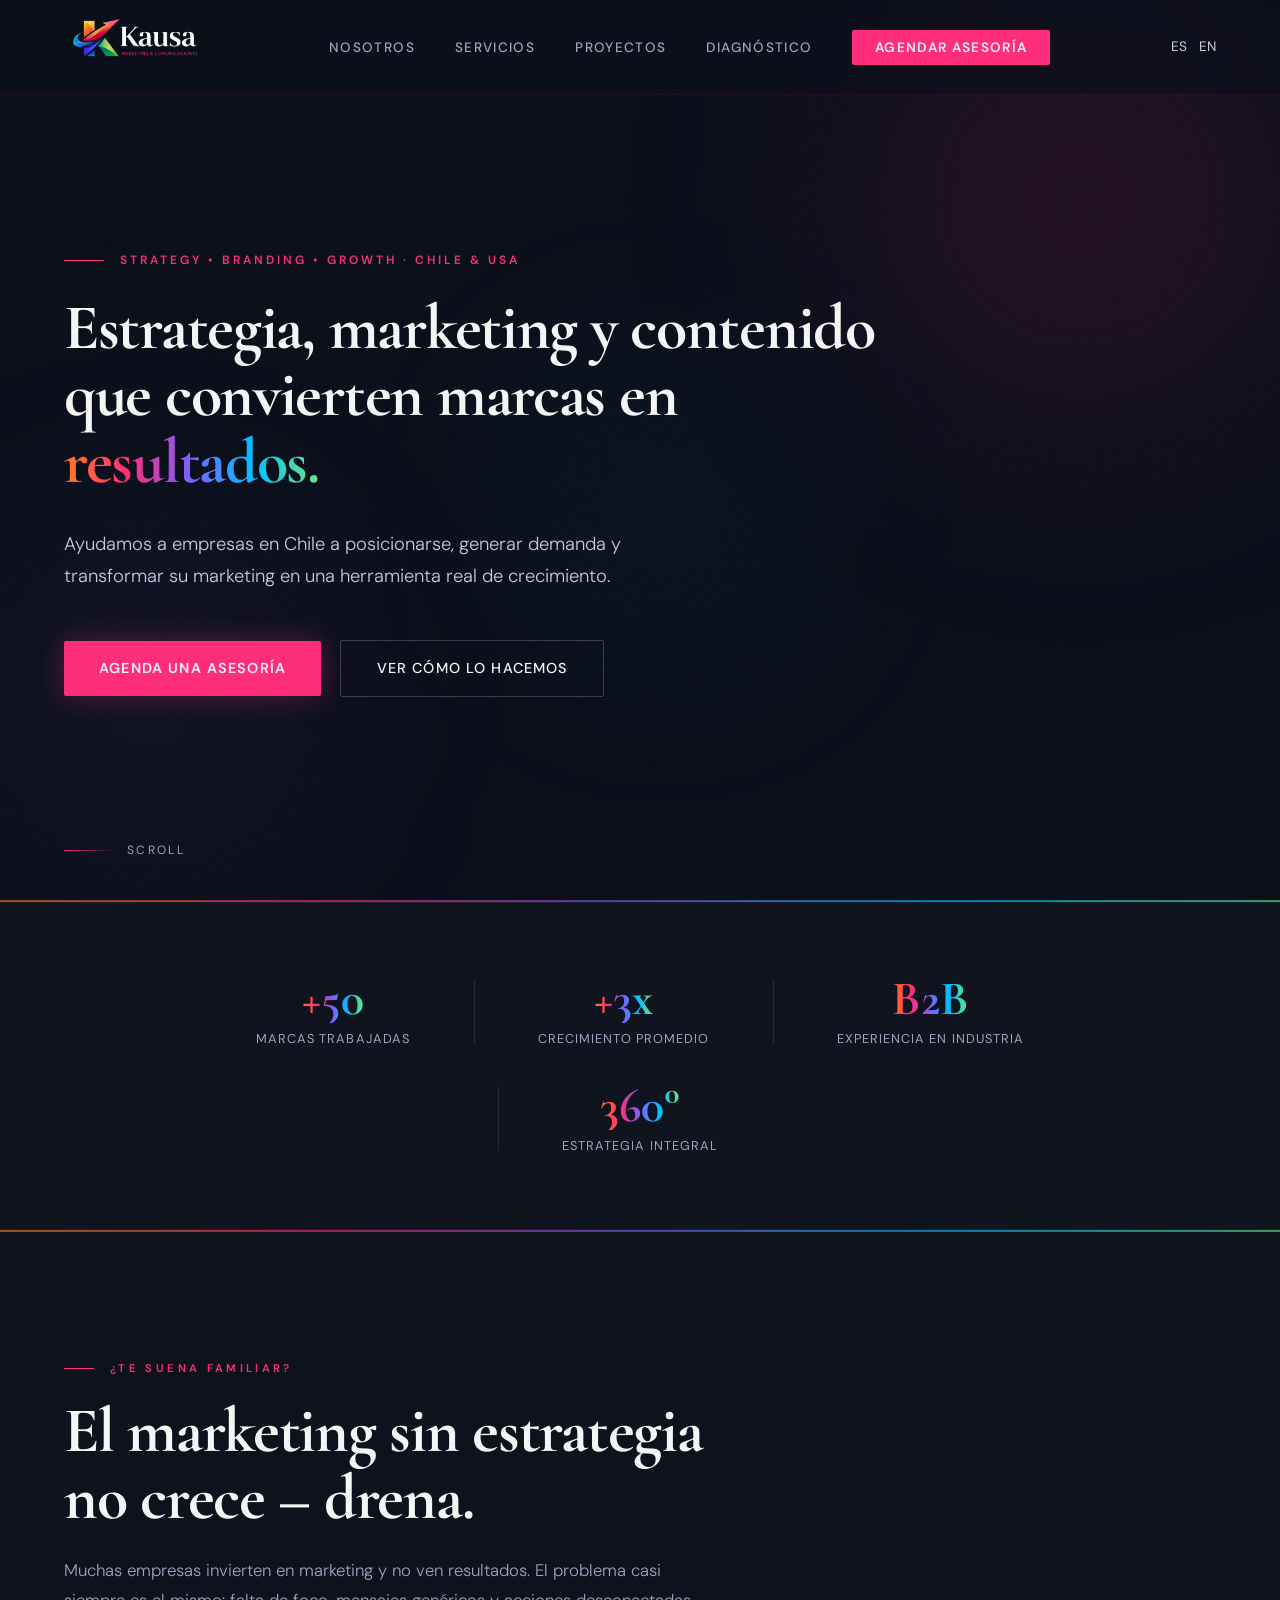
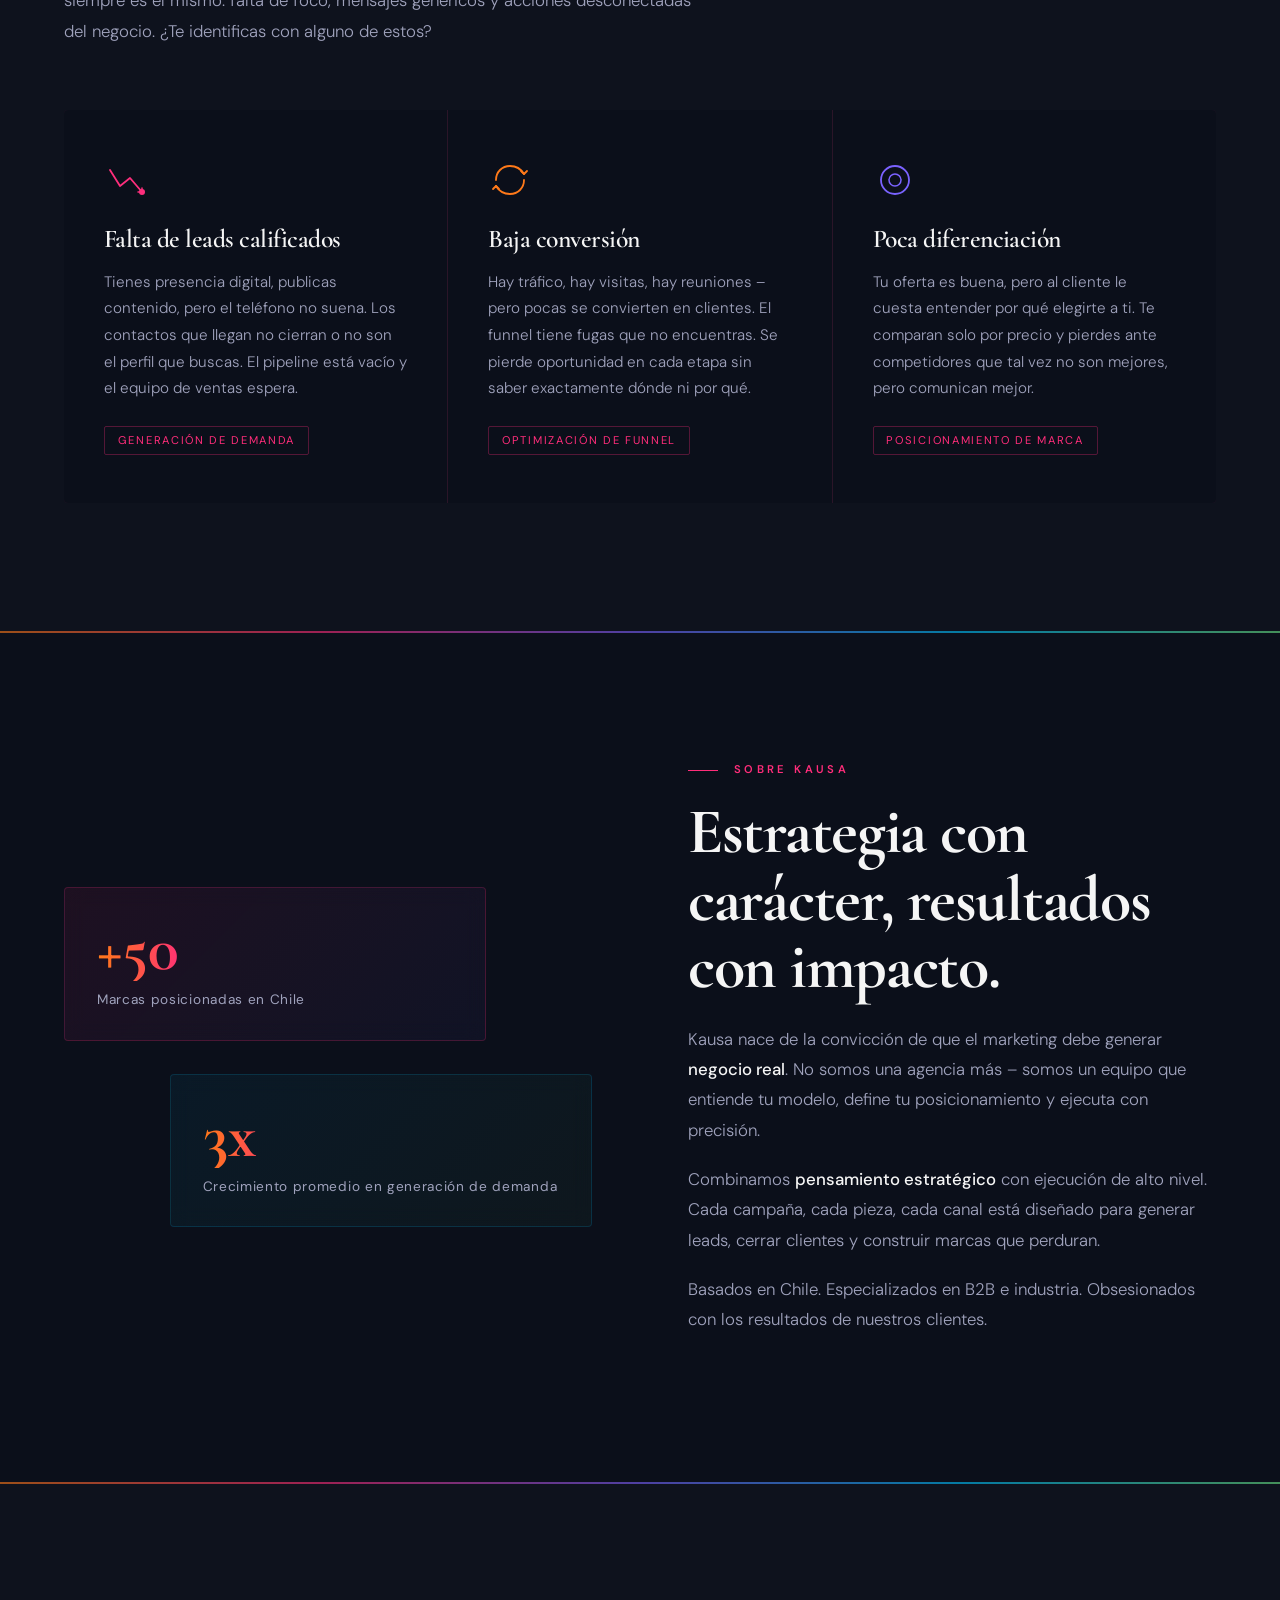
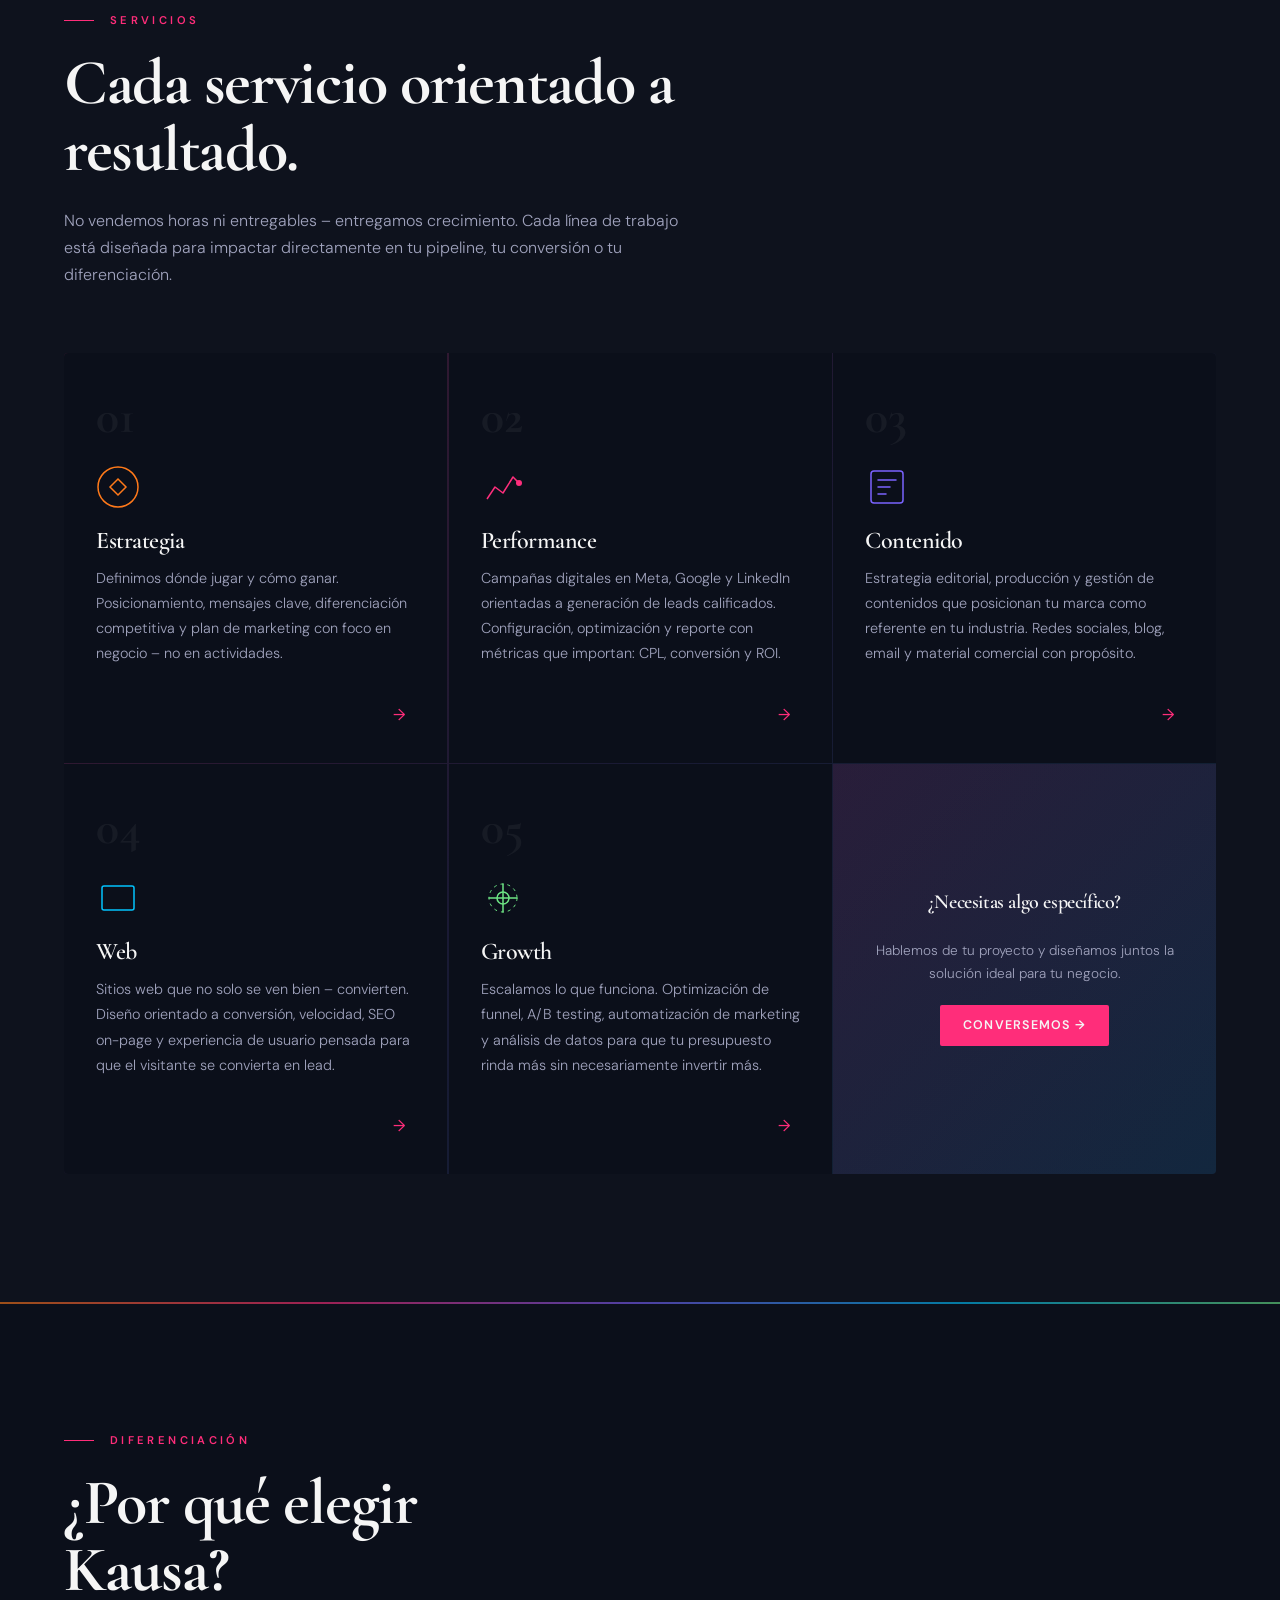
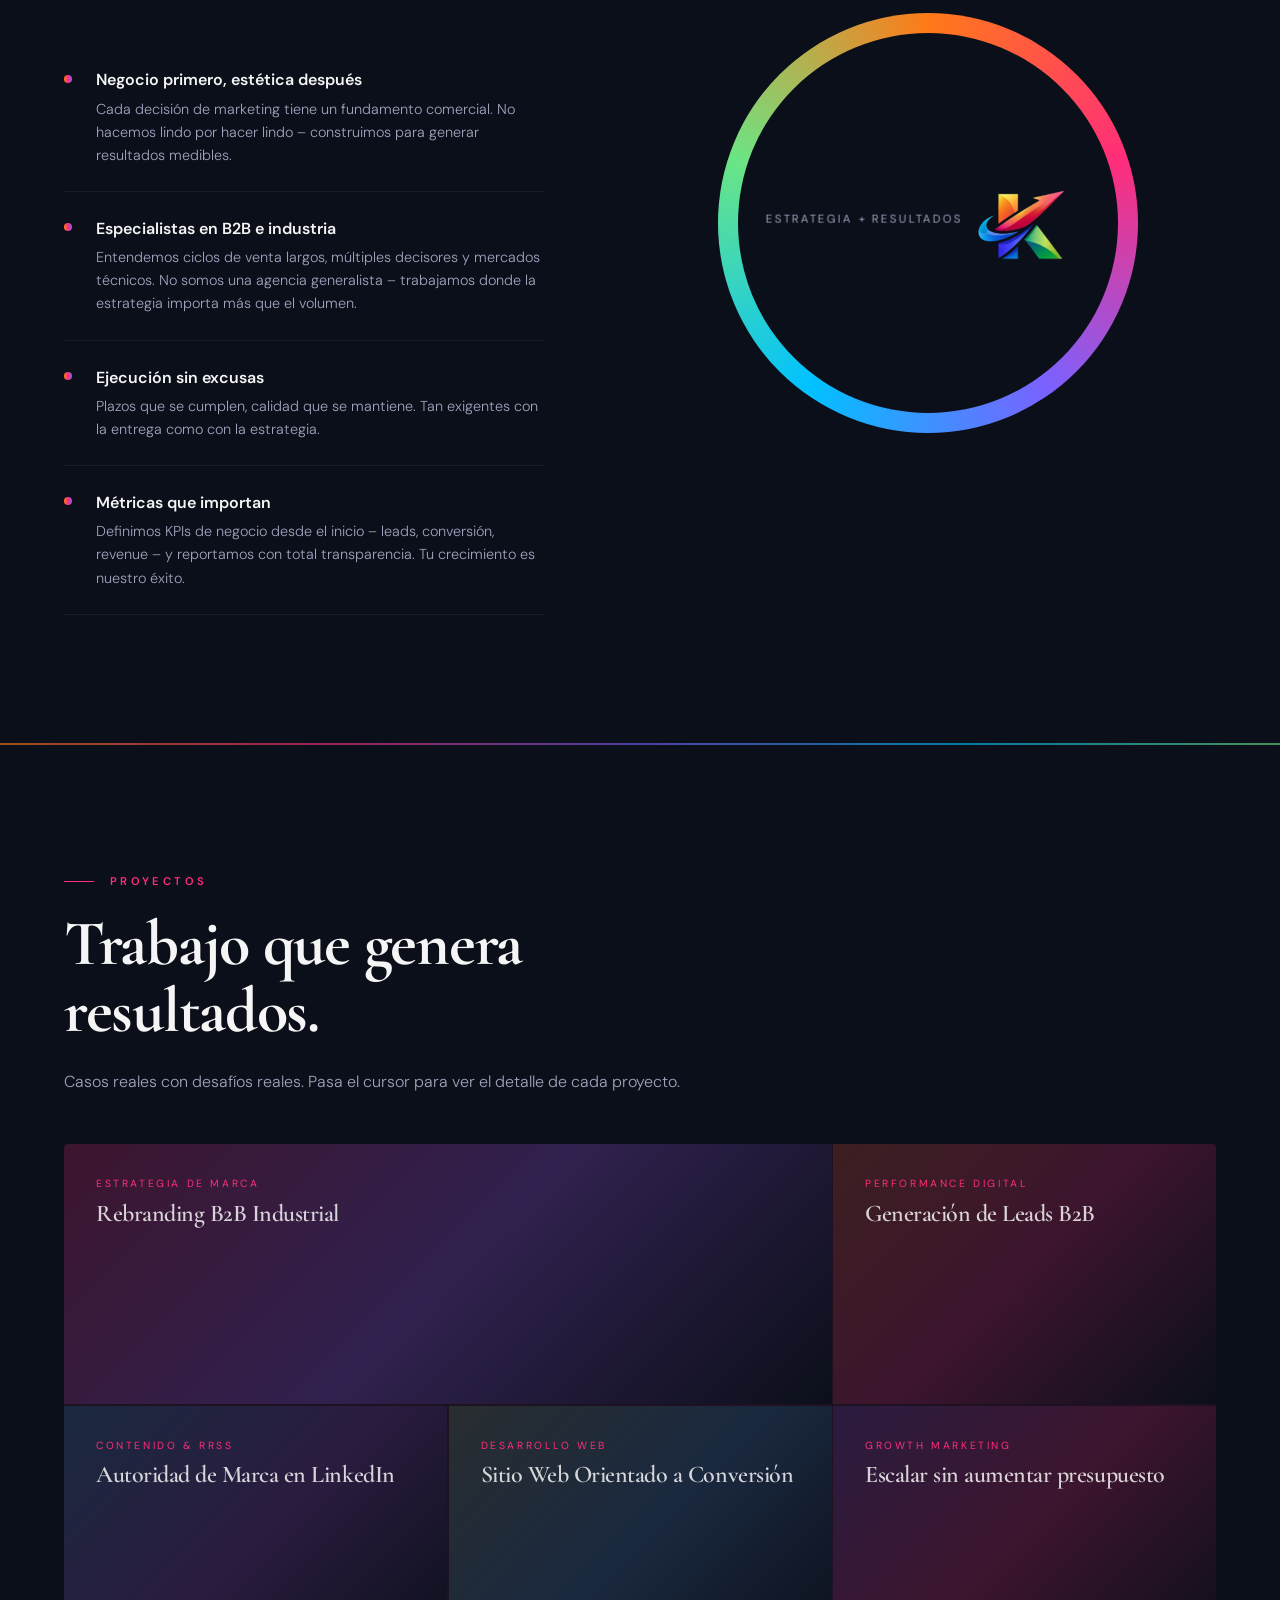
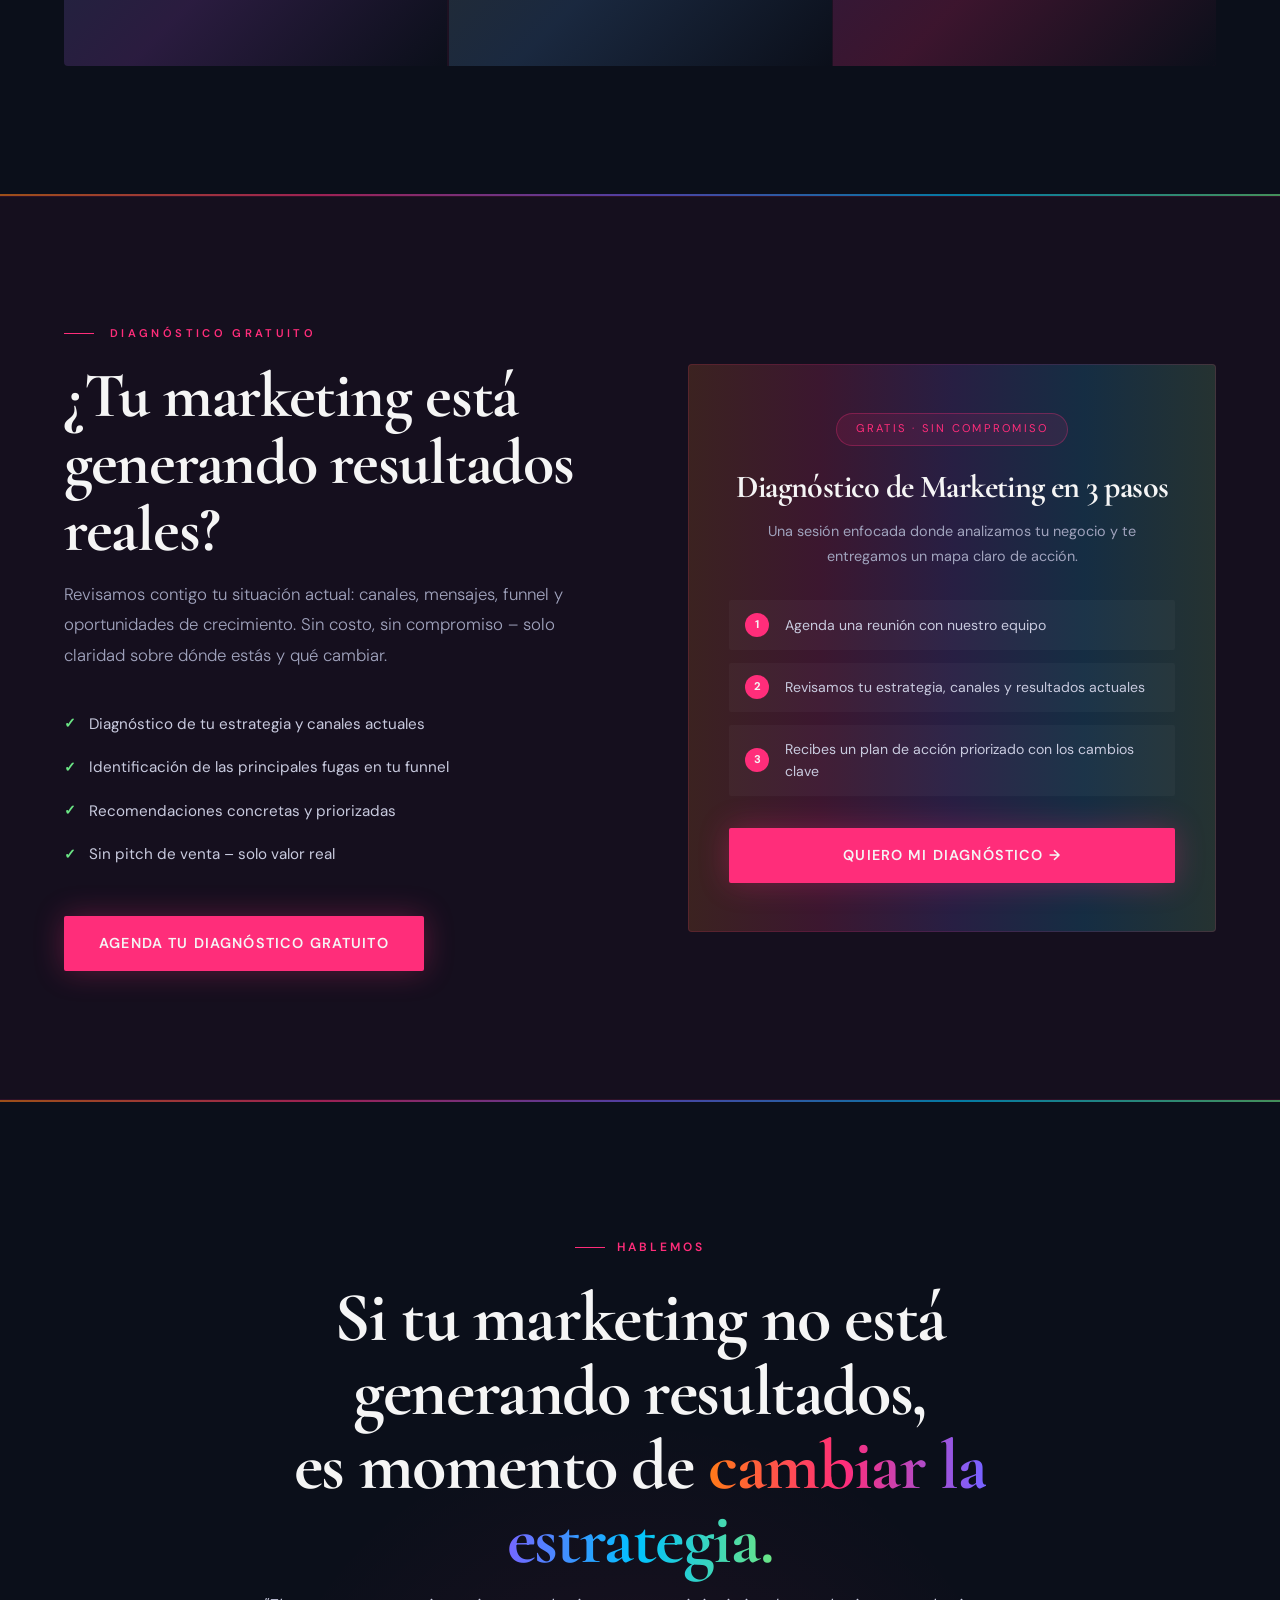
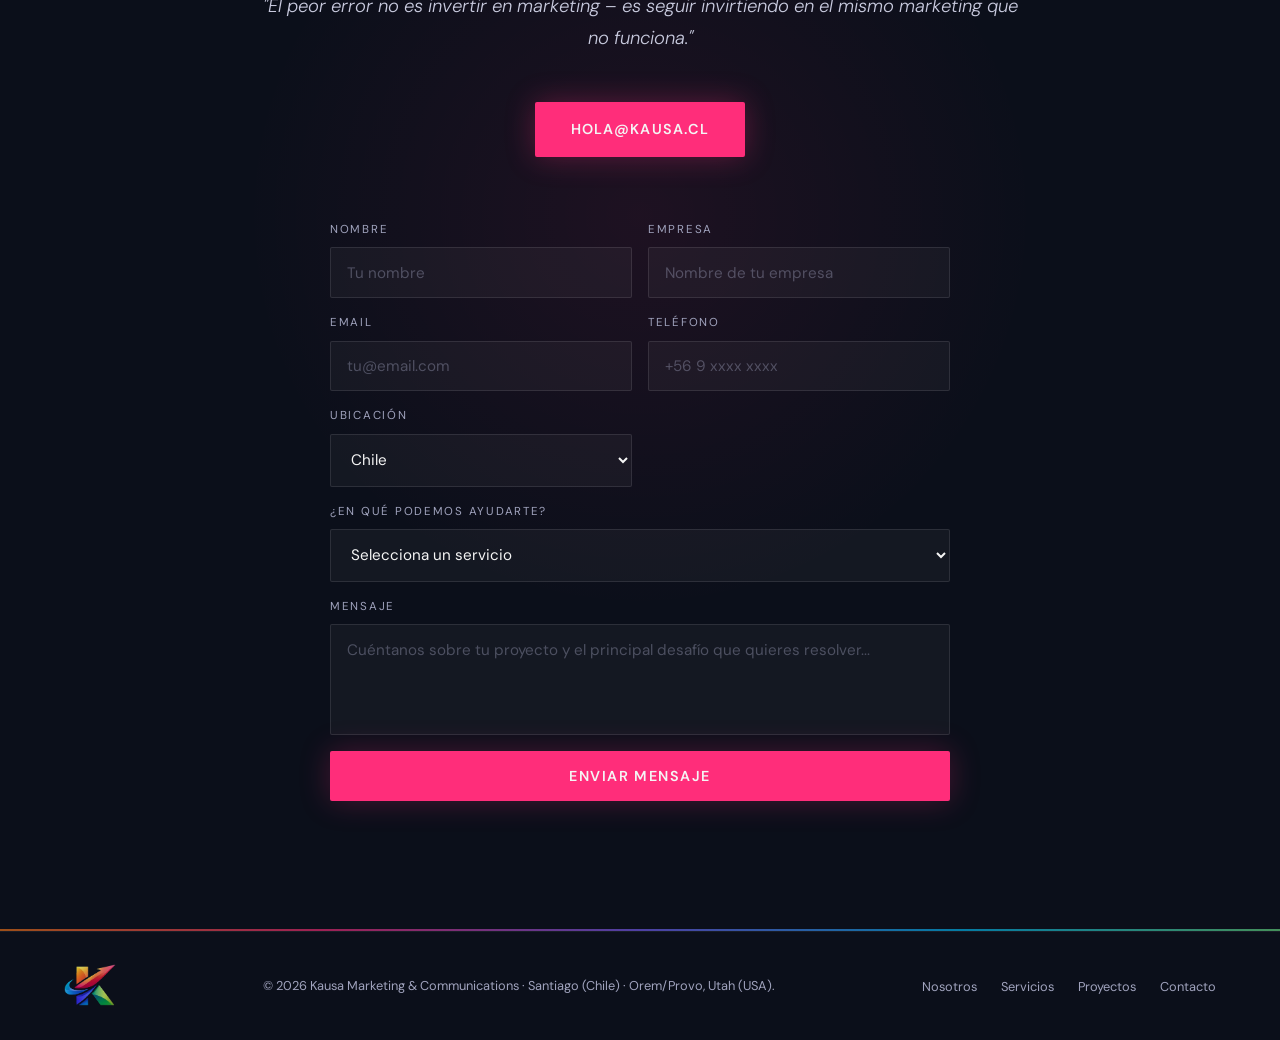
==== commit 5361d3e3: "Removed WhatsApp buttons" ====
--- a/index.html
+++ b/index.html
@@ -3,7 +3,12 @@
 <head>
   <meta charset="UTF-8" />
   <meta name="viewport" content="width=device-width, initial-scale=1.0" />
-  <title>Kausa | Marketing & Comunicaciones</title>
+  <title>Kausa | Strategy, Branding & Growth</title>
+  <meta property="og:title" content="Kausa | Strategy, Branding & Growth" />
+  <meta property="og:description" content="International marketing, branding and growth partner for companies in Chile and the United States." />
+  <meta property="og:url" content="https://kausa.cl" />
+  <meta property="og:type" content="website" />
+  <link rel="icon" href="assets/img/favicon.png" />
   <meta name="description" content="Estrategia, marketing y contenido que convierten marcas en resultados. Ayudamos a empresas en Chile a posicionarse, generar demanda y crecer." />
   <link href="https://fonts.googleapis.com/css2?family=Cormorant+Garamond:wght@400;600;700&family=DM+Sans:wght@300;400;500;600&display=swap" rel="stylesheet">
   <link rel="stylesheet" href="assets/css/style.css" />
@@ -25,6 +30,10 @@
     <li><a href="#diagnosis">Diagnóstico</a></li>
     <li><a href="#contact" class="nav-cta">Agendar asesoría</a></li>
   </ul>
+  <div class="lang-switch">
+    <a href="index.html">ES</a>
+    <a href="index-en.html">EN</a>
+  </div>
 
   <button class="nav-burger" aria-label="Menú">
     <span></span><span></span><span></span>
@@ -39,7 +48,7 @@
   <div class="hero-bg-orb orb2"></div>
   <div class="hero-bg-orb orb3"></div>
 
-  <div class="hero-eyebrow">Marketing & Comunicaciones – Chile</div>
+  <div class="hero-eyebrow">Strategy • Branding • Growth · Chile & USA</div>
 
   <h1 class="hero-title">
     Estrategia, marketing y contenido<br>
@@ -568,10 +577,6 @@
     </p>
 
     <div class="contact-actions">
-      <a href="https://wa.me/56900000000" class="btn-wa" target="_blank" rel="noopener noreferrer">
-        <svg width="18" height="18" viewBox="0 0 24 24" fill="currentColor"><path d="M17.472 14.382c-.297-.149-1.758-.867-2.03-.967-.273-.099-.471-.148-.67.15-.197.297-.767.966-.94 1.164-.173.199-.347.223-.644.075-.297-.15-1.255-.463-2.39-1.475-.883-.788-1.48-1.761-1.653-2.059-.173-.297-.018-.458.13-.606.134-.133.298-.347.446-.52.149-.174.198-.298.298-.497.099-.198.05-.371-.025-.52-.075-.149-.669-1.612-.916-2.207-.242-.579-.487-.5-.669-.51-.173-.008-.371-.01-.57-.01-.198 0-.52.074-.792.372-.272.297-1.04 1.016-1.04 2.479 0 1.462 1.065 2.875 1.213 3.074.149.198 2.096 3.2 5.077 4.487.709.306 1.262.489 1.694.625.712.227 1.36.195 1.871.118.571-.085 1.758-.719 2.006-1.413.248-.694.248-1.289.173-1.413-.074-.124-.272-.198-.57-.347m-5.421 7.403h-.004a9.87 9.87 0 01-5.031-1.378l-.361-.214-3.741.982.998-3.648-.235-.374a9.86 9.86 0 01-1.51-5.26c.001-5.45 4.436-9.884 9.888-9.884 2.64 0 5.122 1.03 6.988 2.898a9.825 9.825 0 012.893 6.994c-.003 5.45-4.437 9.884-9.885 9.884m8.413-18.297A11.815 11.815 0 0012.05 0C5.495 0 .16 5.335.157 11.892c0 2.096.547 4.142 1.588 5.945L.057 24l6.305-1.654a11.882 11.882 0 005.683 1.448h.005c6.554 0 11.89-5.335 11.893-11.893a11.821 11.821 0 00-3.48-8.413z"/></svg>
-        WhatsApp
-      </a>
       <a href="mailto:hola@kausa.cl" class="btn-primary">hola@kausa.cl</a>
     </div>
 
@@ -591,6 +596,14 @@
       <div class="form-group">
         <label>Teléfono</label>
         <input type="tel" name="telefono" placeholder="+56 9 xxxx xxxx" />
+      </div>
+      <div class="form-group">
+        <label>Ubicación</label>
+        <select name="location">
+          <option>Chile</option>
+          <option>United States</option>
+          <option>Other</option>
+        </select>
       </div>
       <div class="form-group full">
         <label>¿En qué podemos ayudarte?</label>
@@ -623,7 +636,7 @@
   <a href="#hero" class="f-logo">
     <img src="assets/img/kausa_logo_k.PNG" alt="Kausa" />
   </a>
-  <p>© 2026 Kausa Marketing & Comunicaciones · Chile · Todos los derechos reservados.</p>
+  <p>© 2026 Kausa Marketing & Communications · Santiago (Chile) · Orem/Provo, Utah (USA).</p>
   <ul class="footer-links">
     <li><a href="#about">Nosotros</a></li>
     <li><a href="#services">Servicios</a></li>
--- a/assets/css/style.css
+++ b/assets/css/style.css
@@ -1093,3 +1093,9 @@
   .proof-item + .proof-item::before { width: 40%; height: 1px; left: 30%; top: 0; }
   .hero-actions { flex-direction: column; align-items: flex-start; }
 }
+
+
+/* International update */
+.lang-switch{display:flex;gap:.75rem;align-items:center}
+.lang-switch a{text-decoration:none;color:#fff;opacity:.8;font-size:.85rem}
+.lang-switch a:hover{opacity:1}
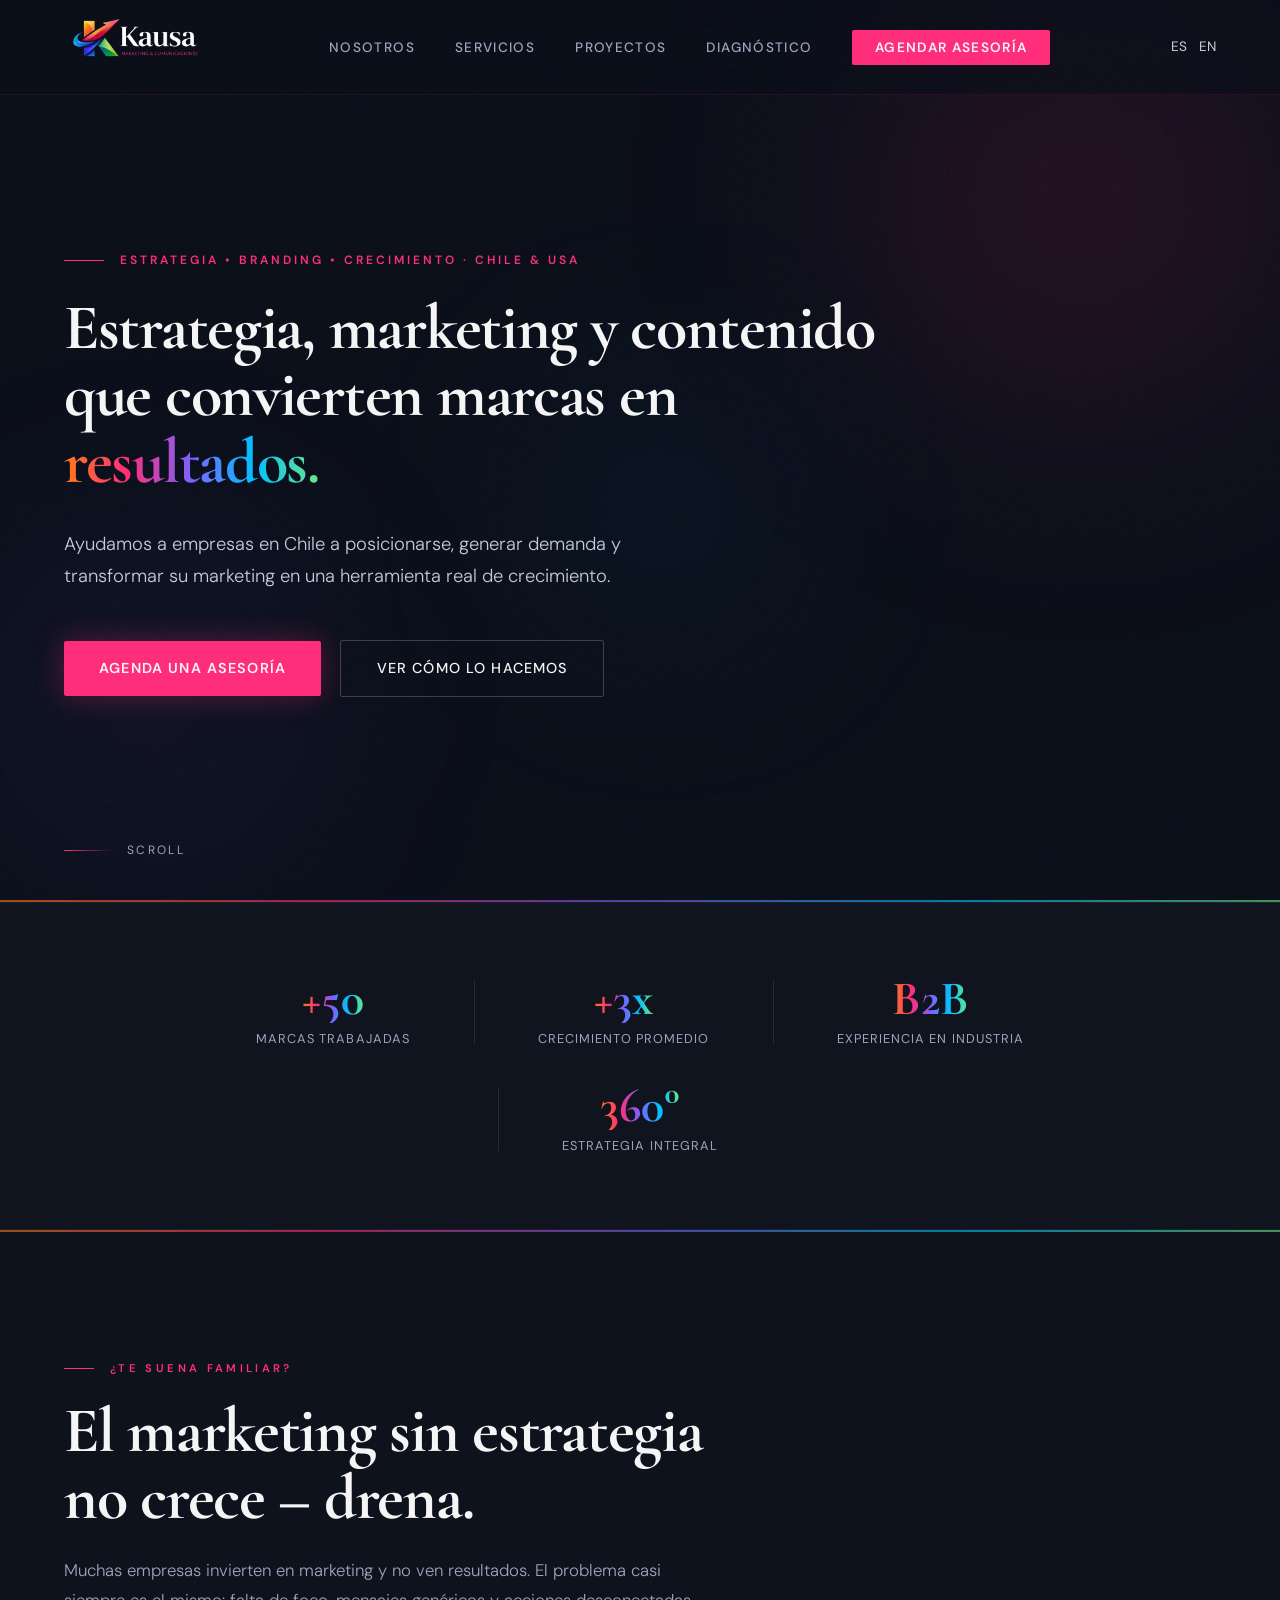
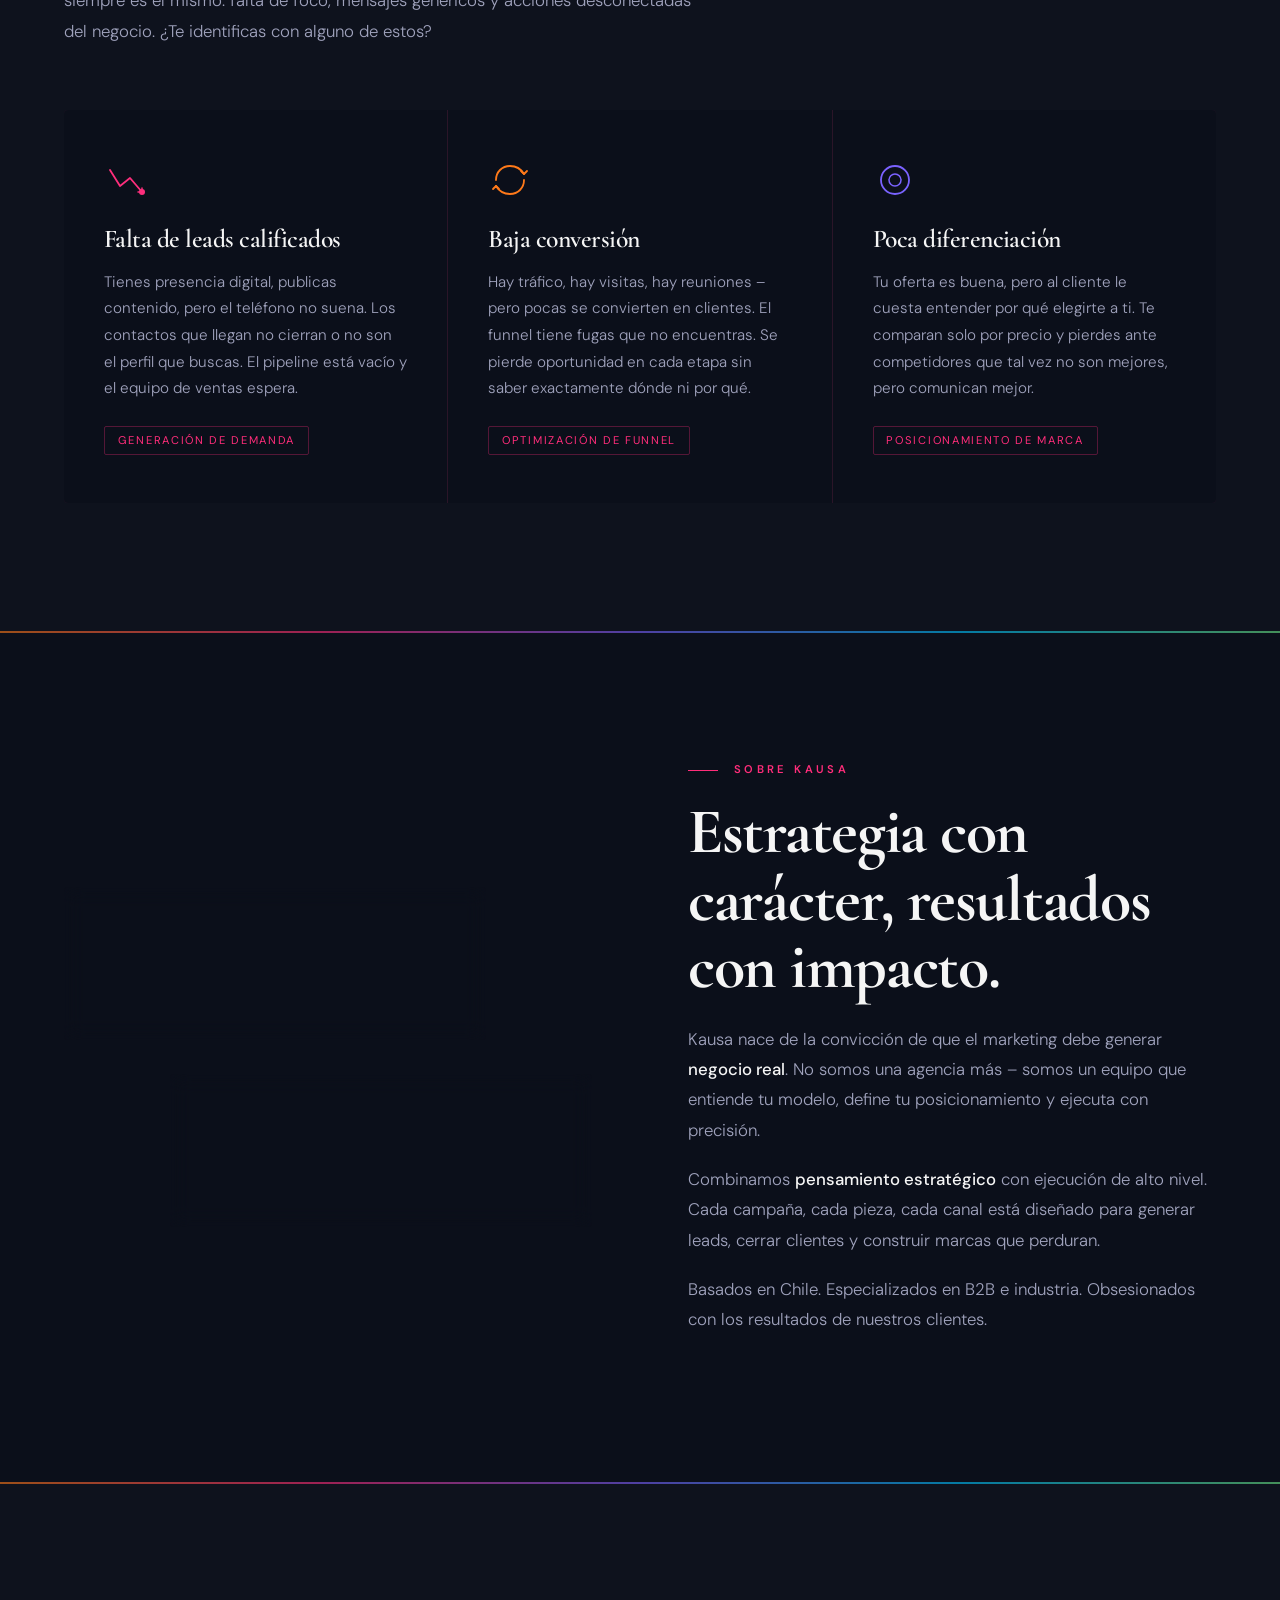
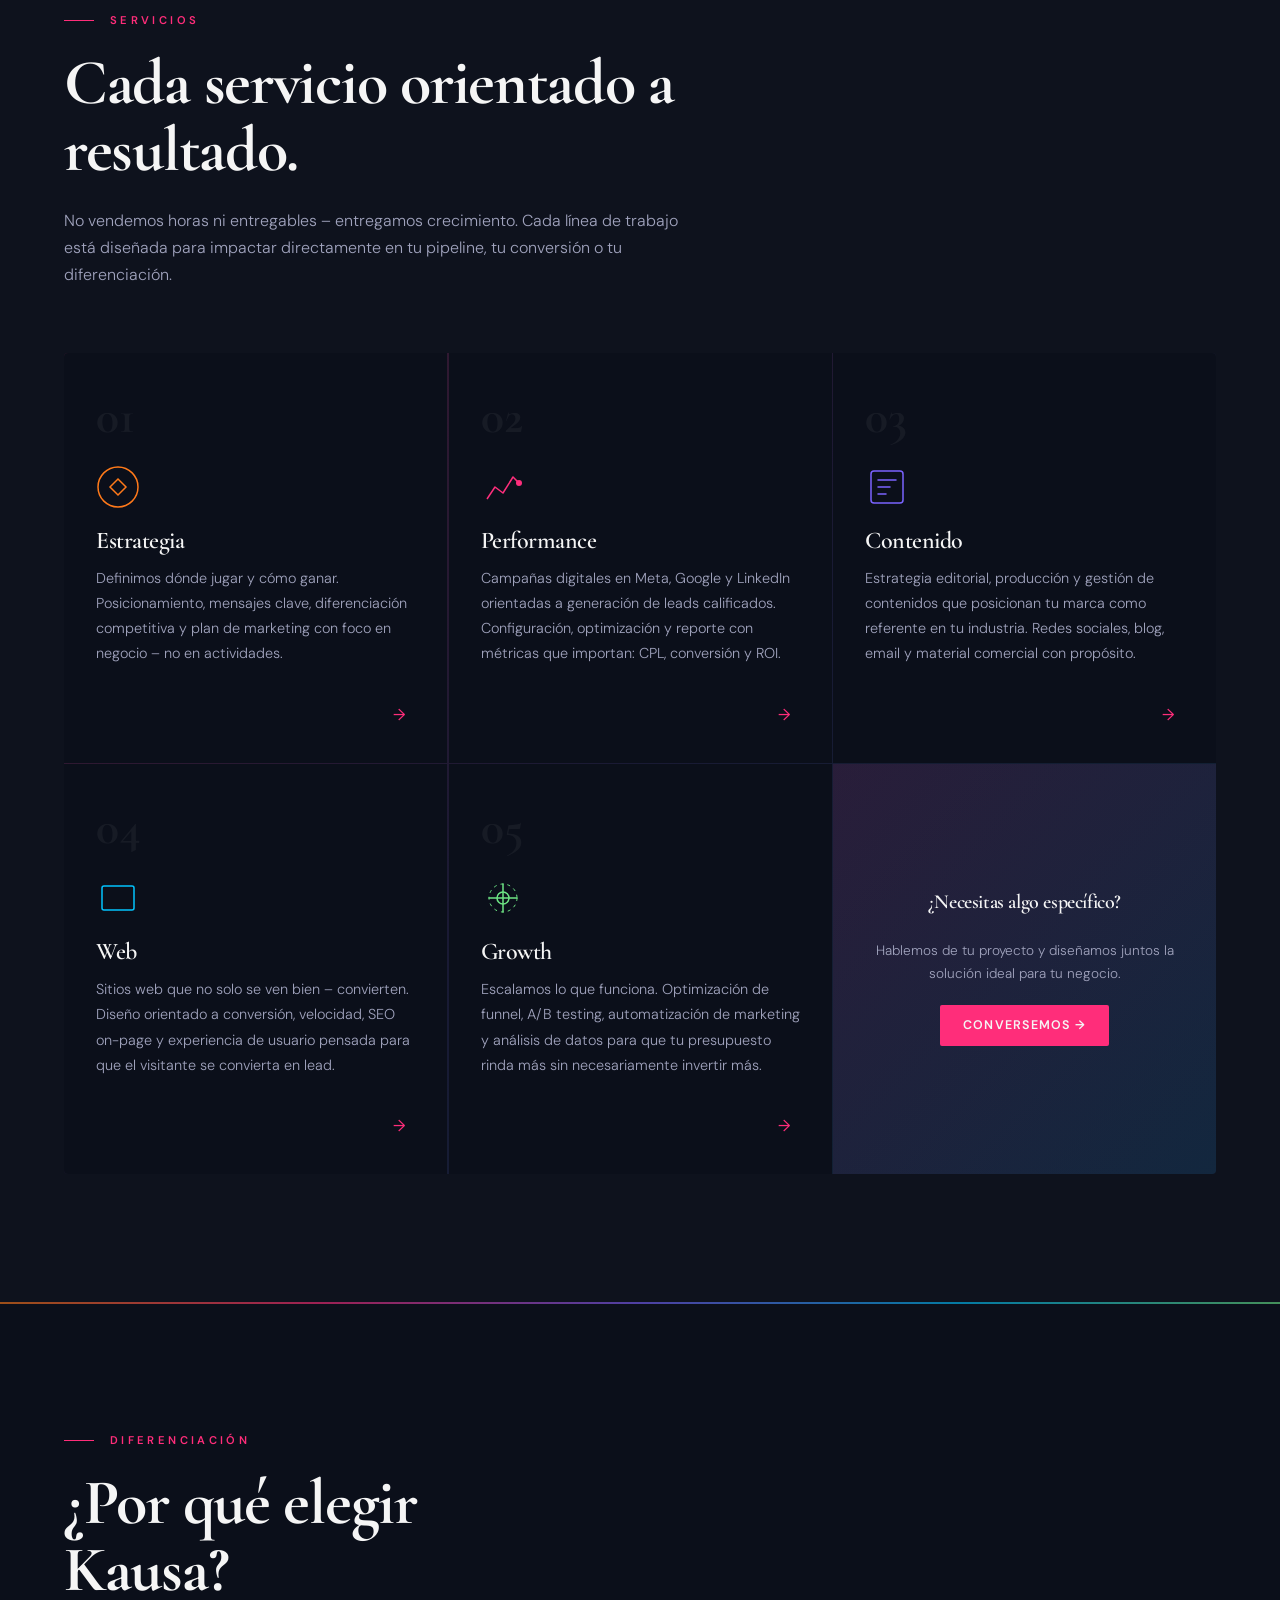
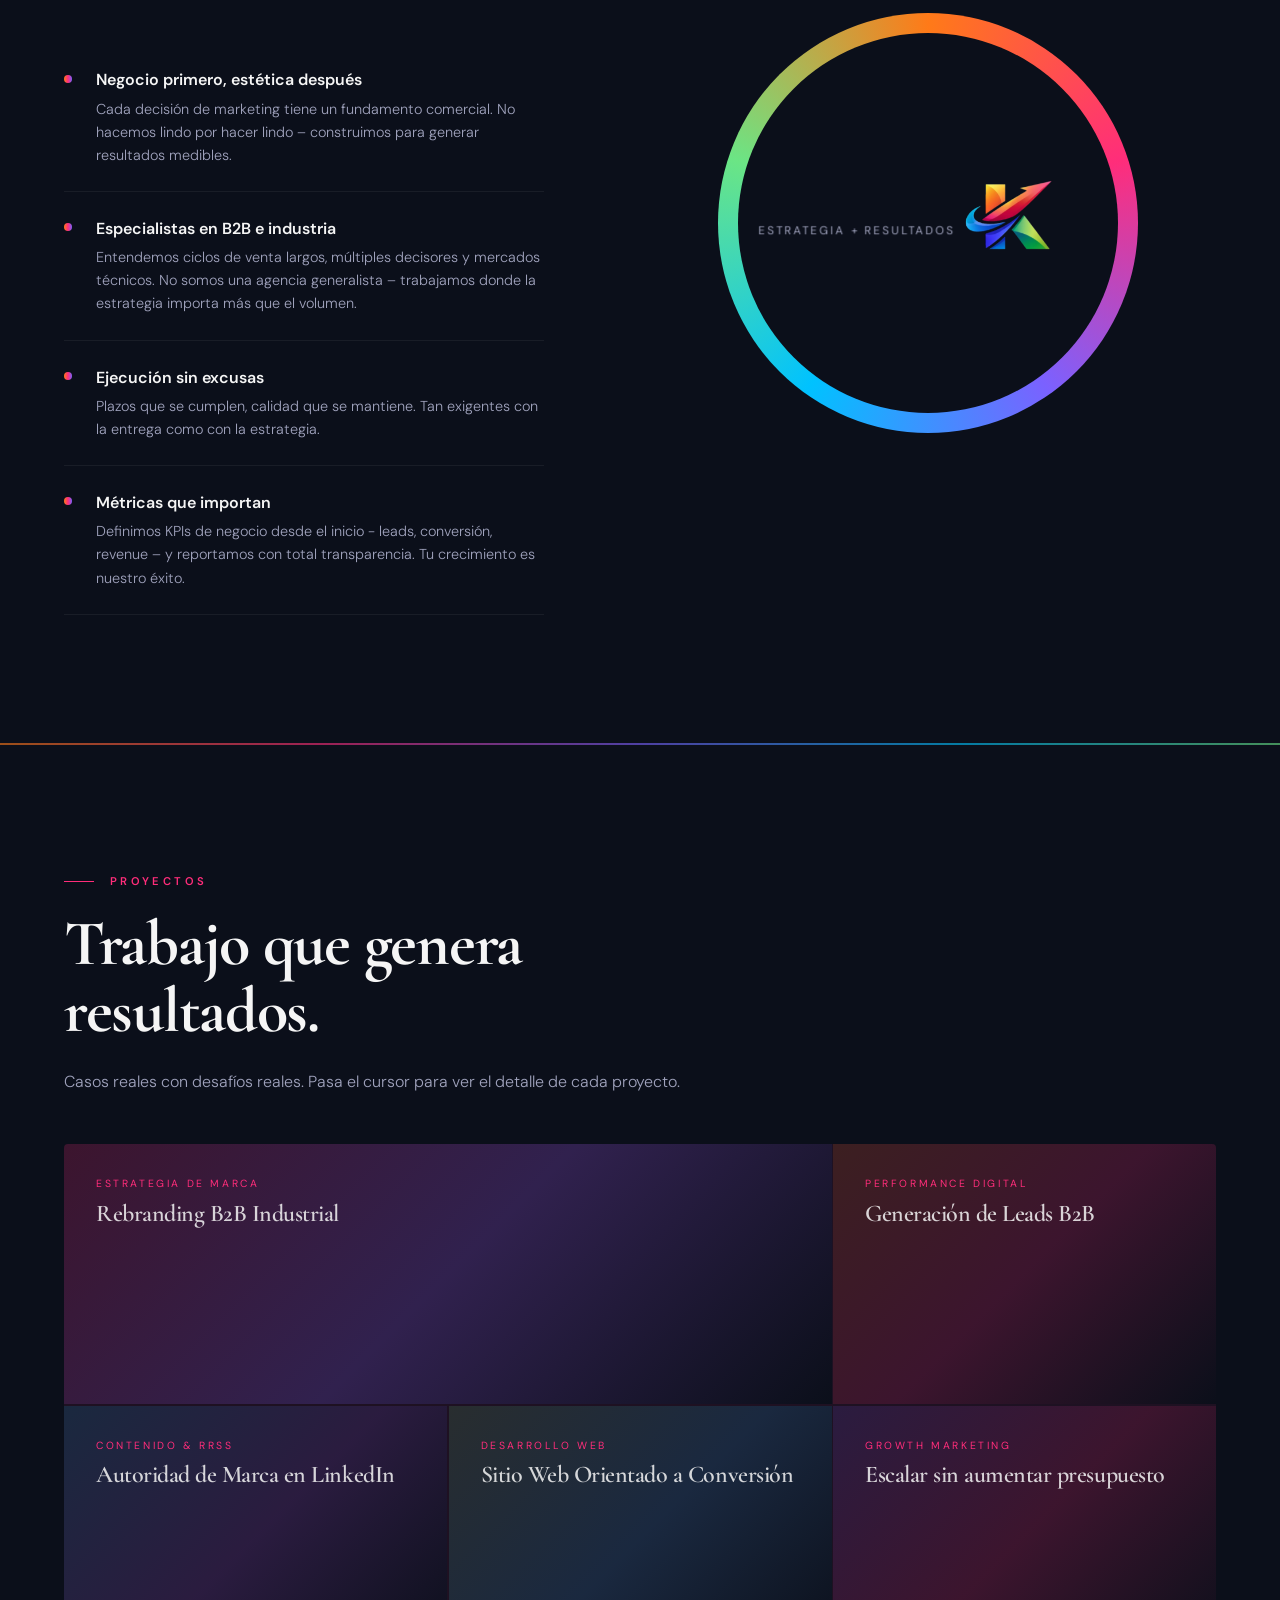
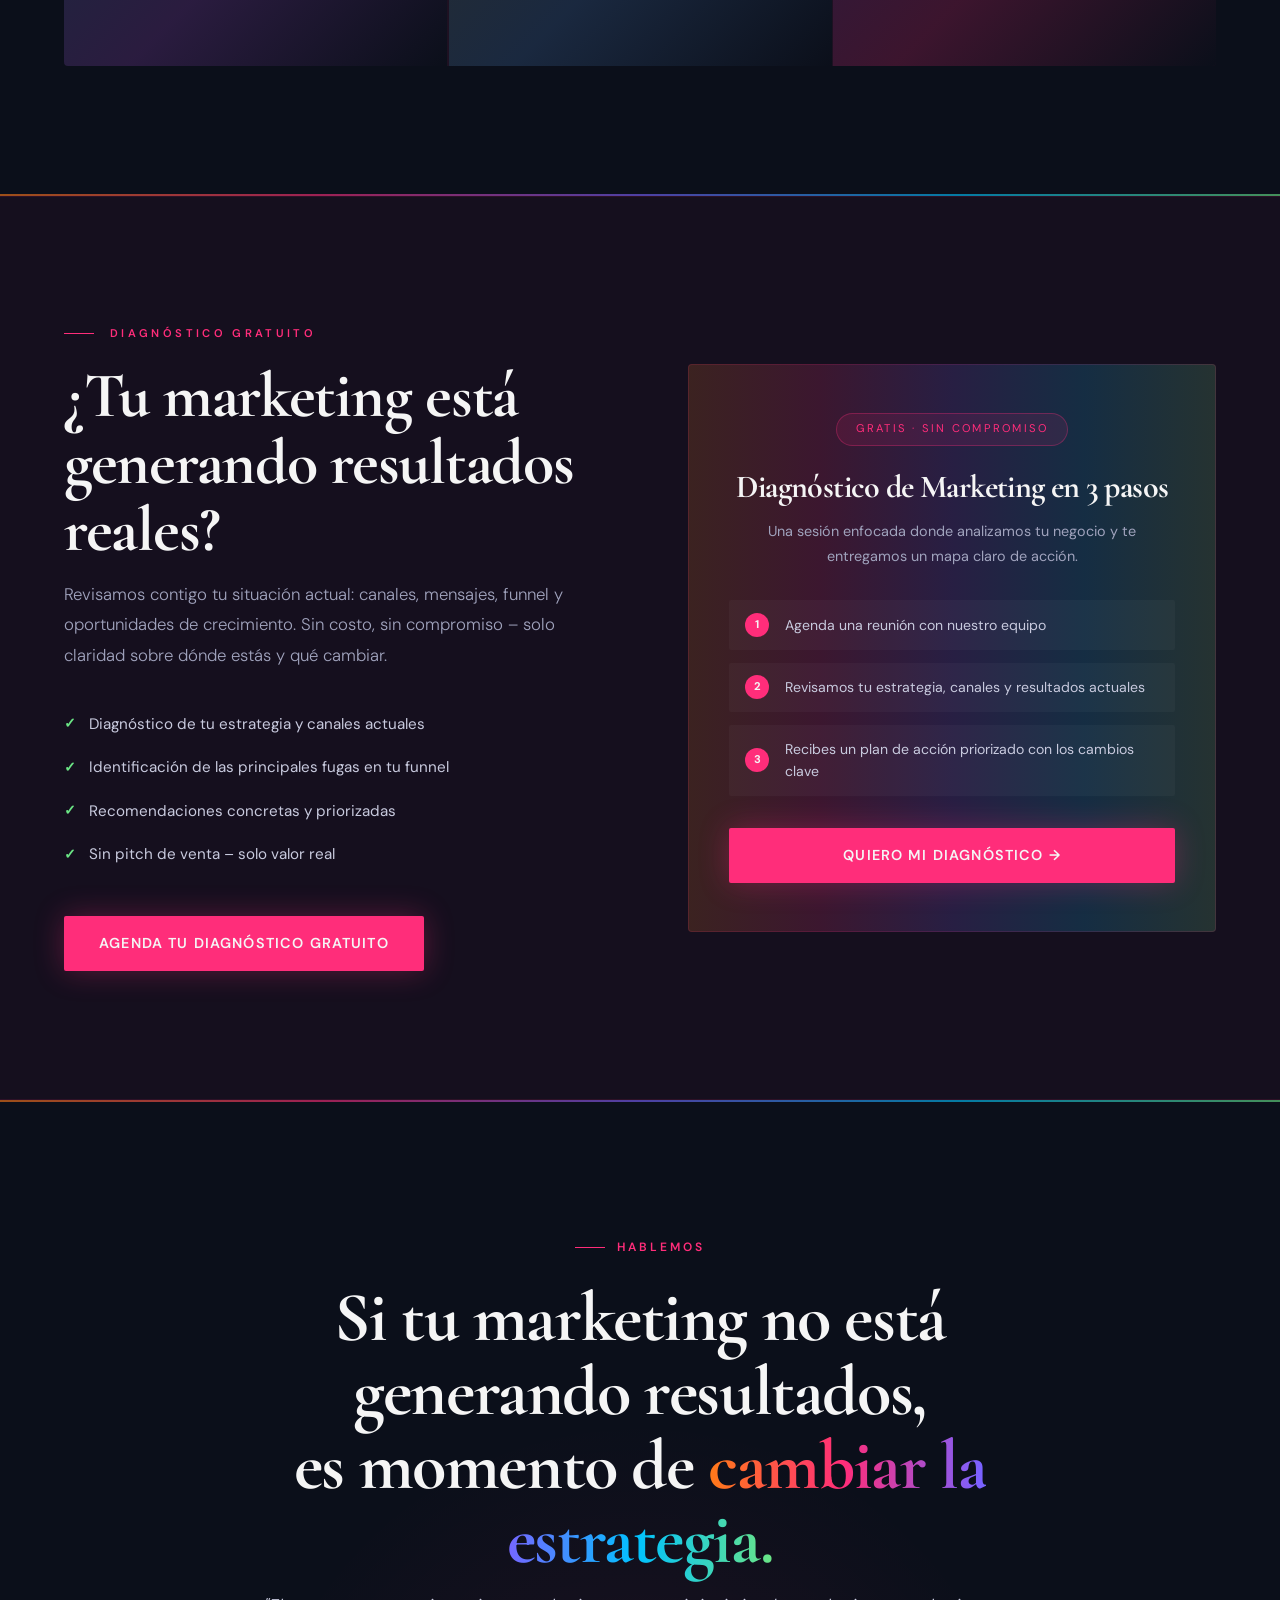
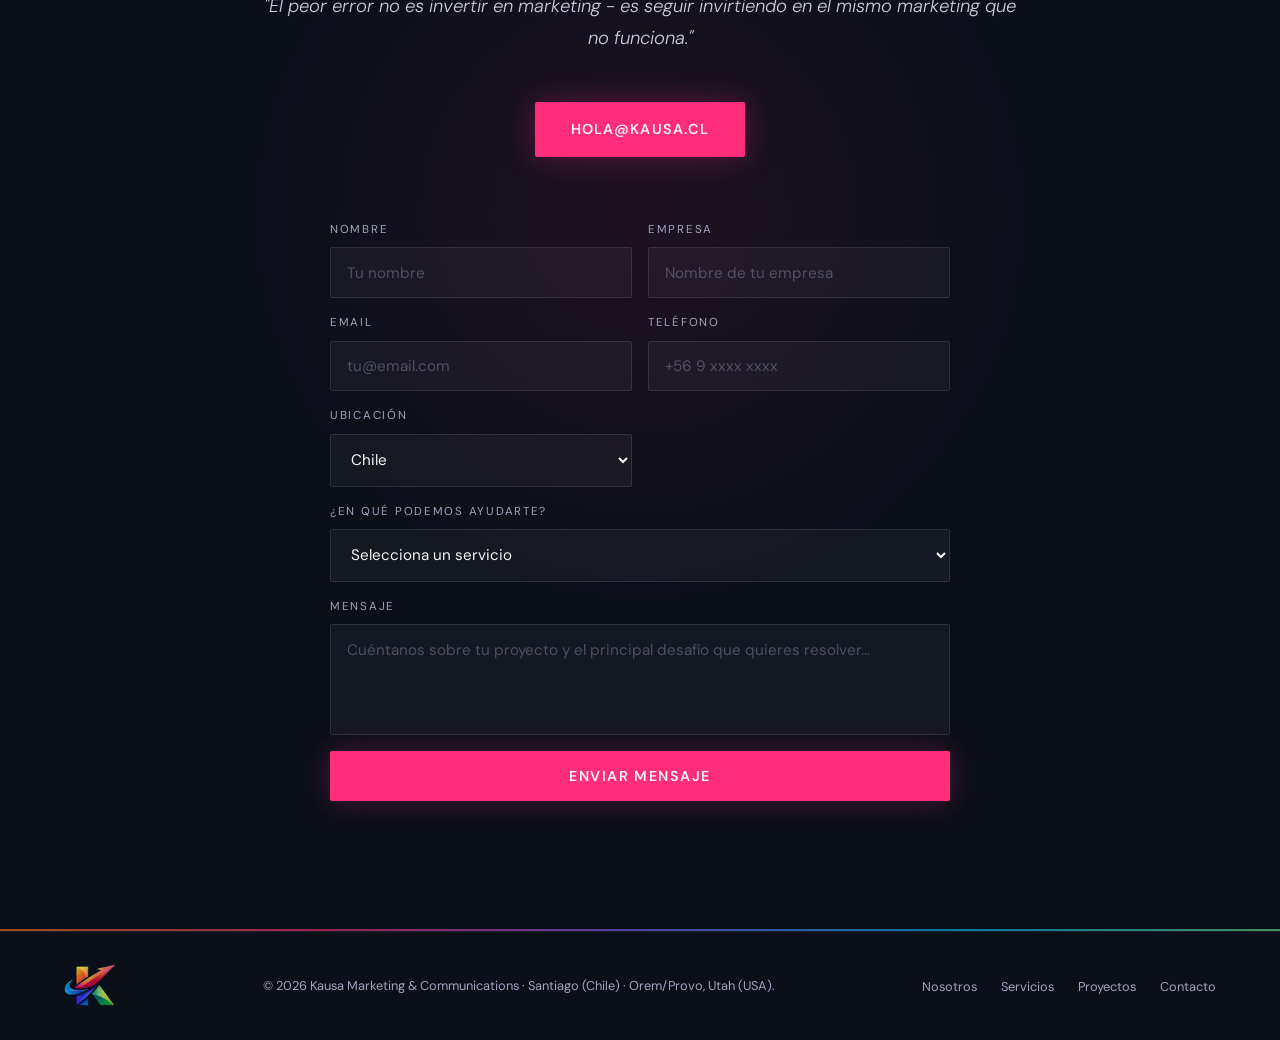
==== commit b1d9d2e0: "Add translation and corporate emails" ====
--- a/index.html
+++ b/index.html
@@ -32,7 +32,7 @@
   </ul>
   <div class="lang-switch">
     <a href="index.html">ES</a>
-    <a href="index-en.html">EN</a>
+    <a href="en.html">EN</a>
   </div>
 
   <button class="nav-burger" aria-label="Menú">
@@ -48,7 +48,7 @@
   <div class="hero-bg-orb orb2"></div>
   <div class="hero-bg-orb orb3"></div>
 
-  <div class="hero-eyebrow">Strategy • Branding • Growth · Chile & USA</div>
+  <div class="hero-eyebrow">Estrategia • Branding • Crecimiento · Chile & USA</div>
 
   <h1 class="hero-title">
     Estrategia, marketing y contenido<br>
@@ -336,7 +336,7 @@
         <div class="value-dot"></div>
         <div>
           <h4>Métricas que importan</h4>
-          <p>Definimos KPIs de negocio desde el inicio – leads, conversión, revenue – y reportamos con total transparencia. Tu crecimiento es nuestro éxito.</p>
+          <p>Definimos KPIs de negocio desde el inicio - leads, conversión, revenue – y reportamos con total transparencia. Tu crecimiento es nuestro éxito.</p>
         </div>
       </div>
     </div>
@@ -573,7 +573,7 @@
     </h2>
 
     <p class="contact-statement">
-      "El peor error no es invertir en marketing – es seguir invirtiendo en el mismo marketing que no funciona."
+      "El peor error no es invertir en marketing - es seguir invirtiendo en el mismo marketing que no funciona."
     </p>
 
     <div class="contact-actions">
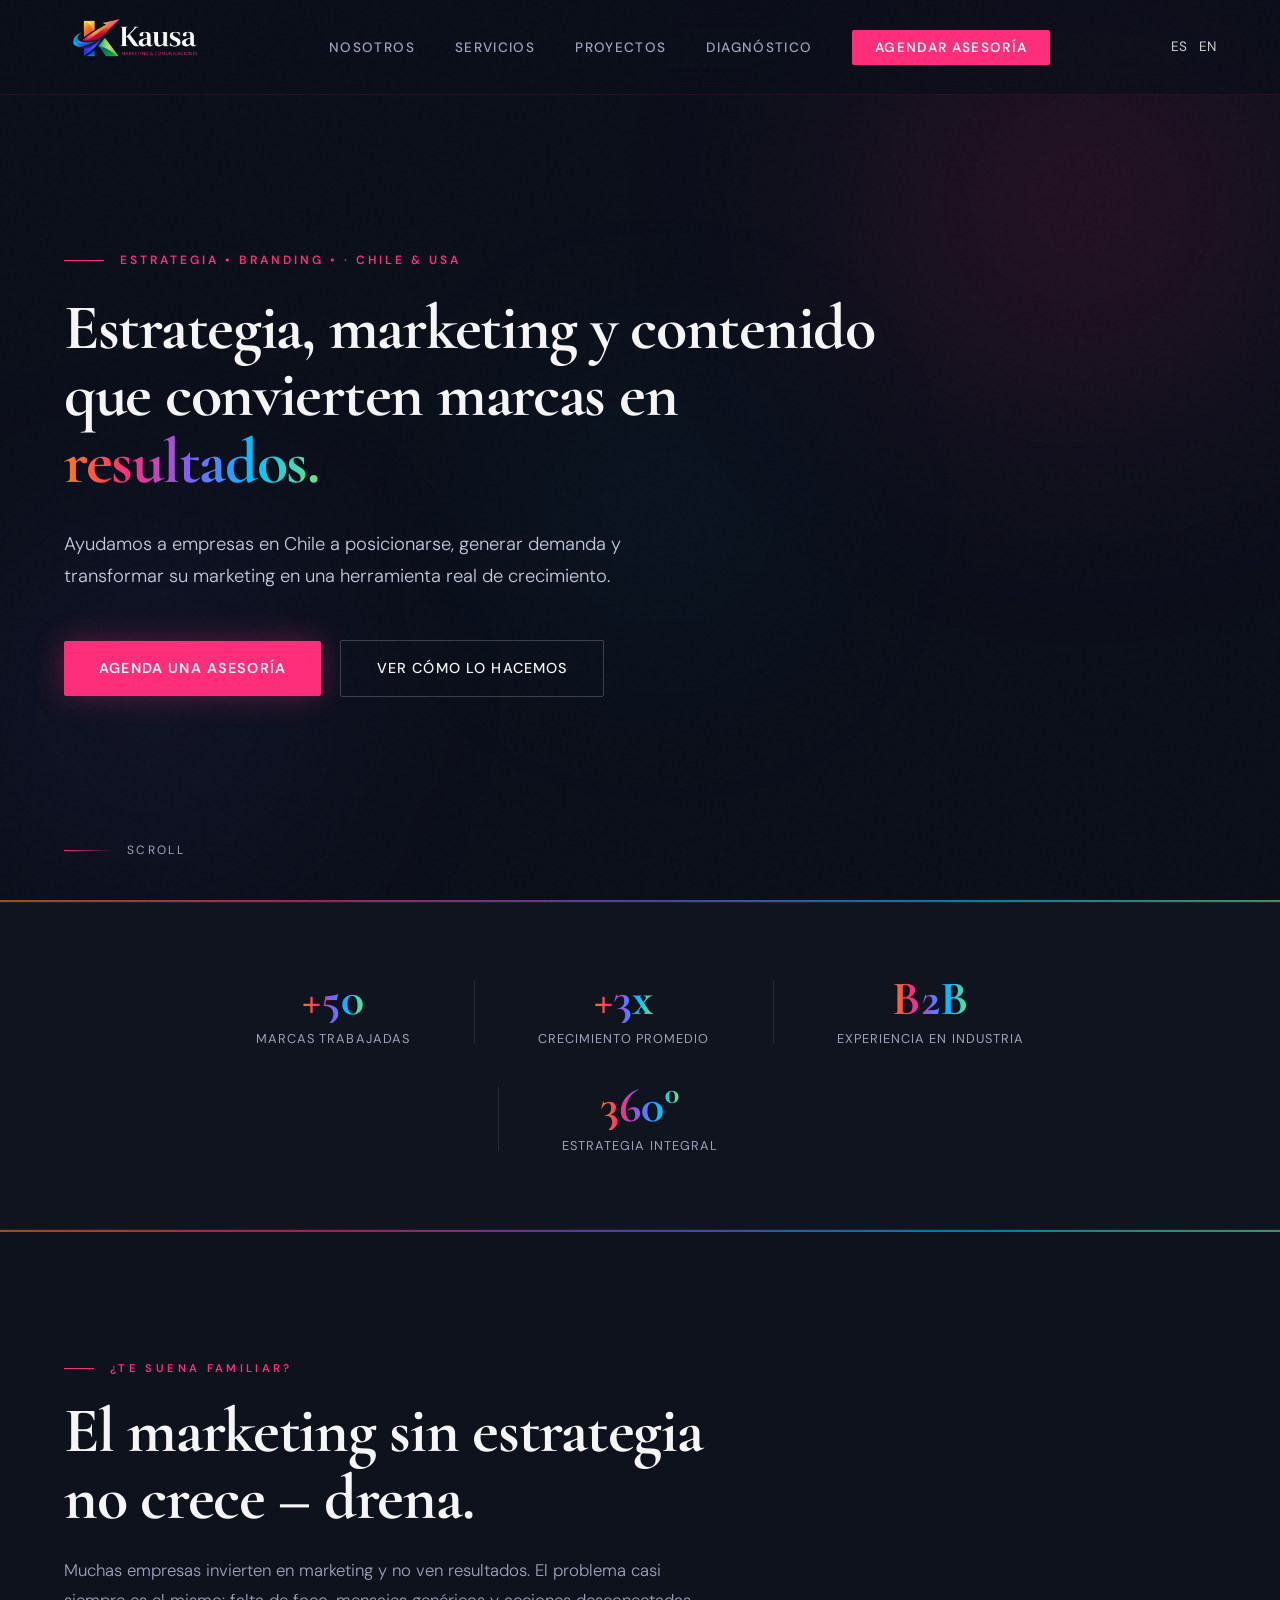
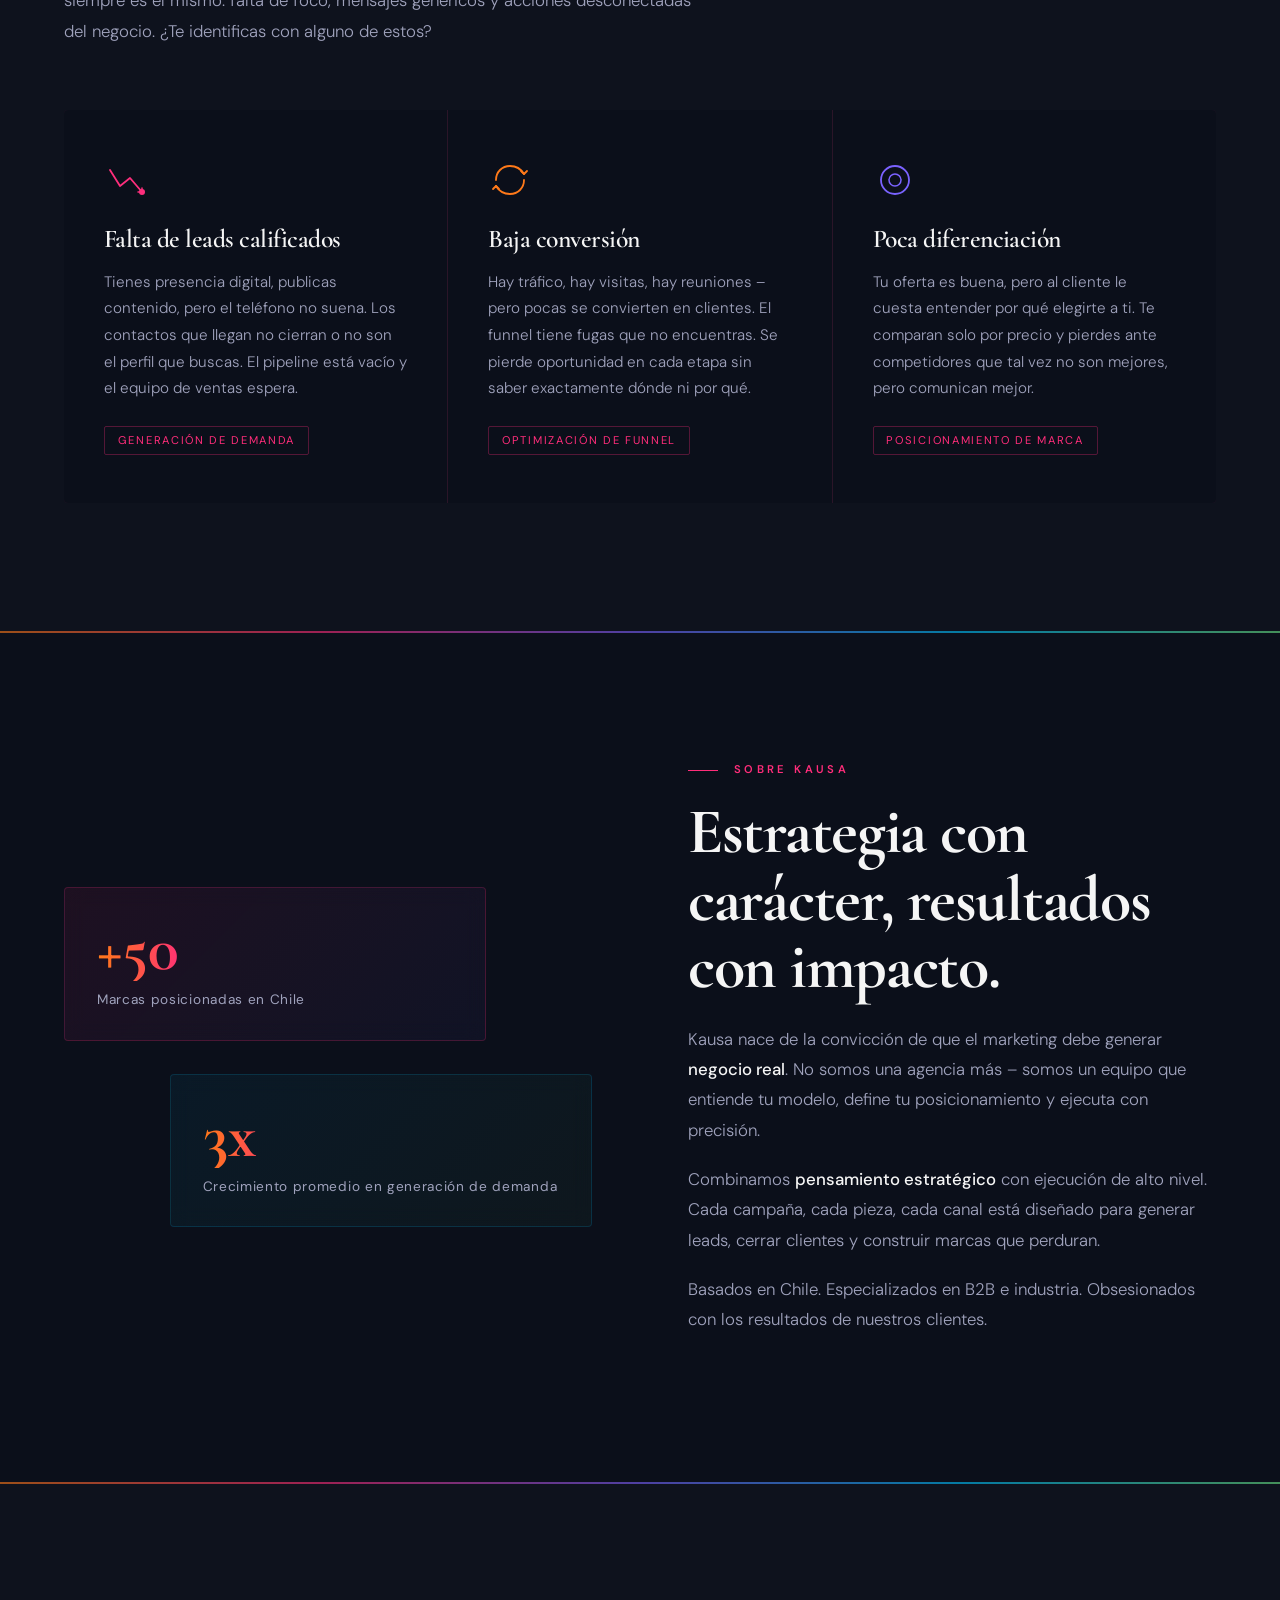
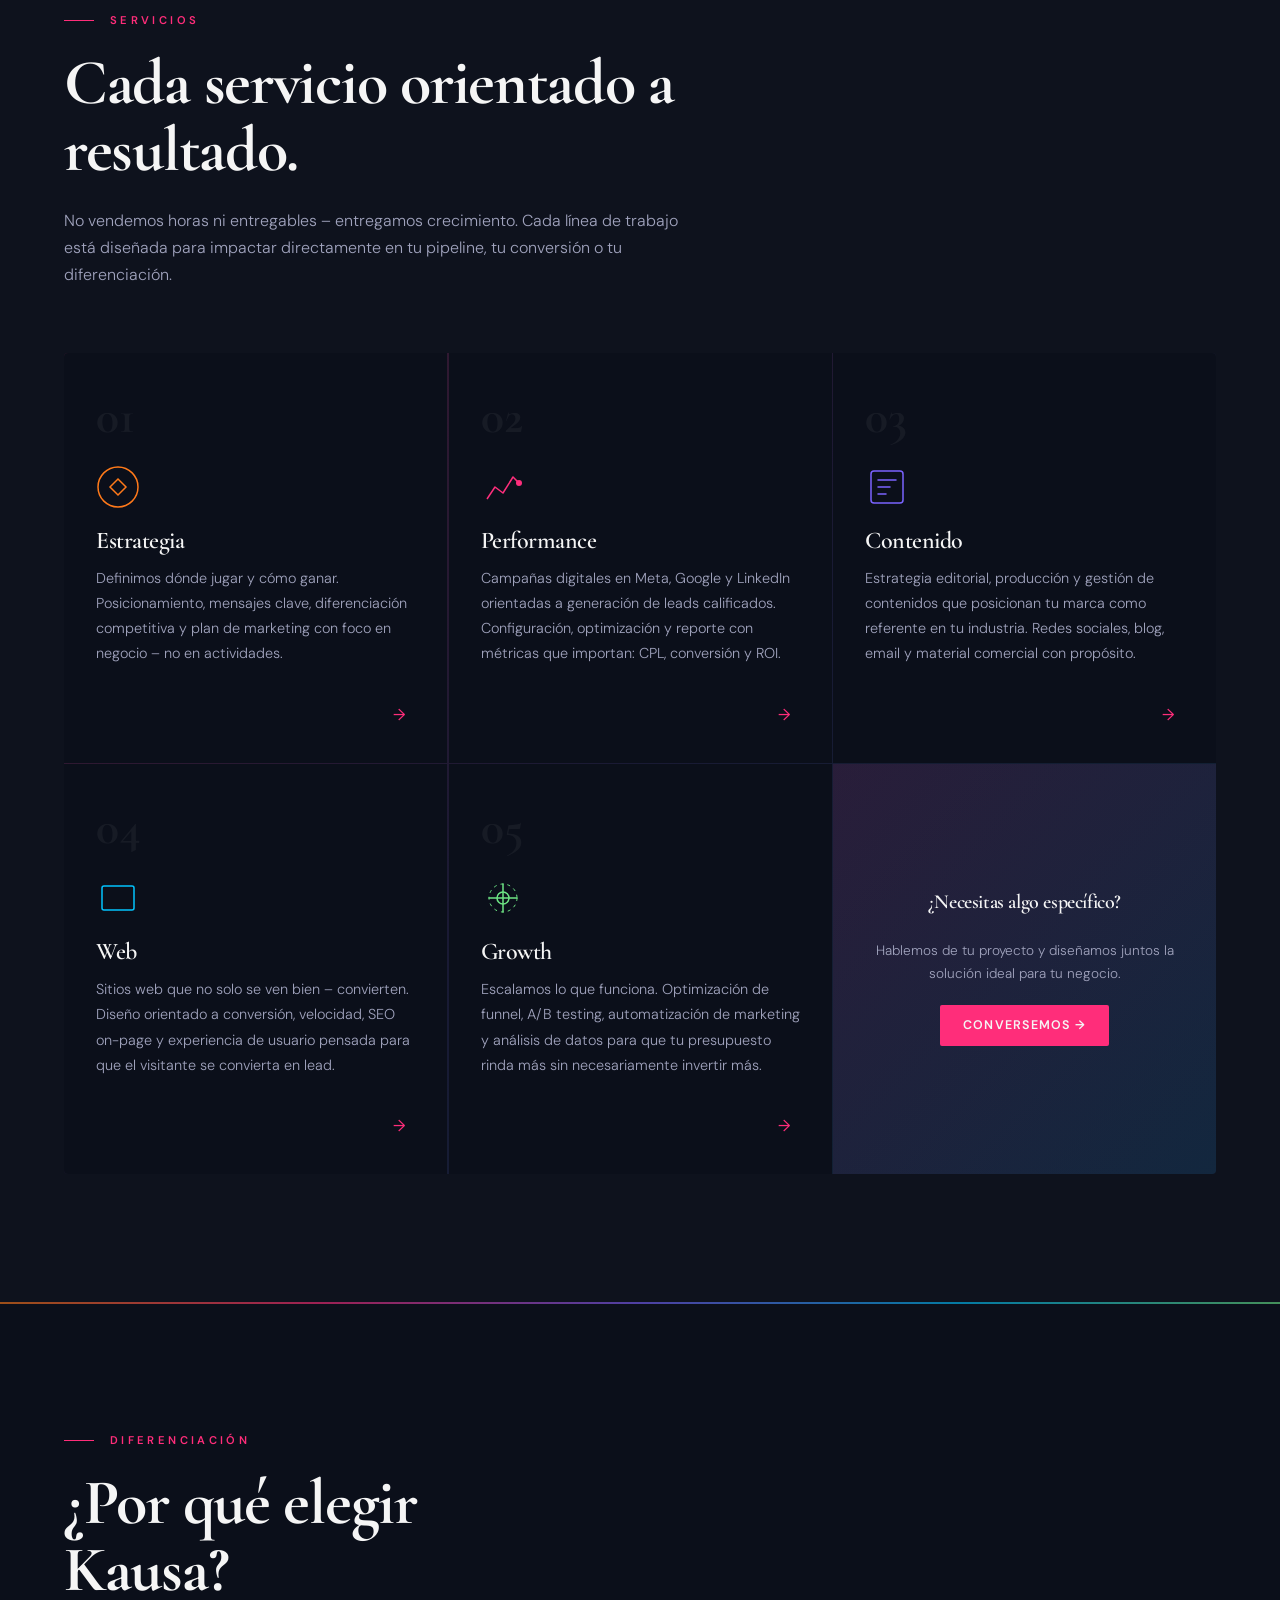
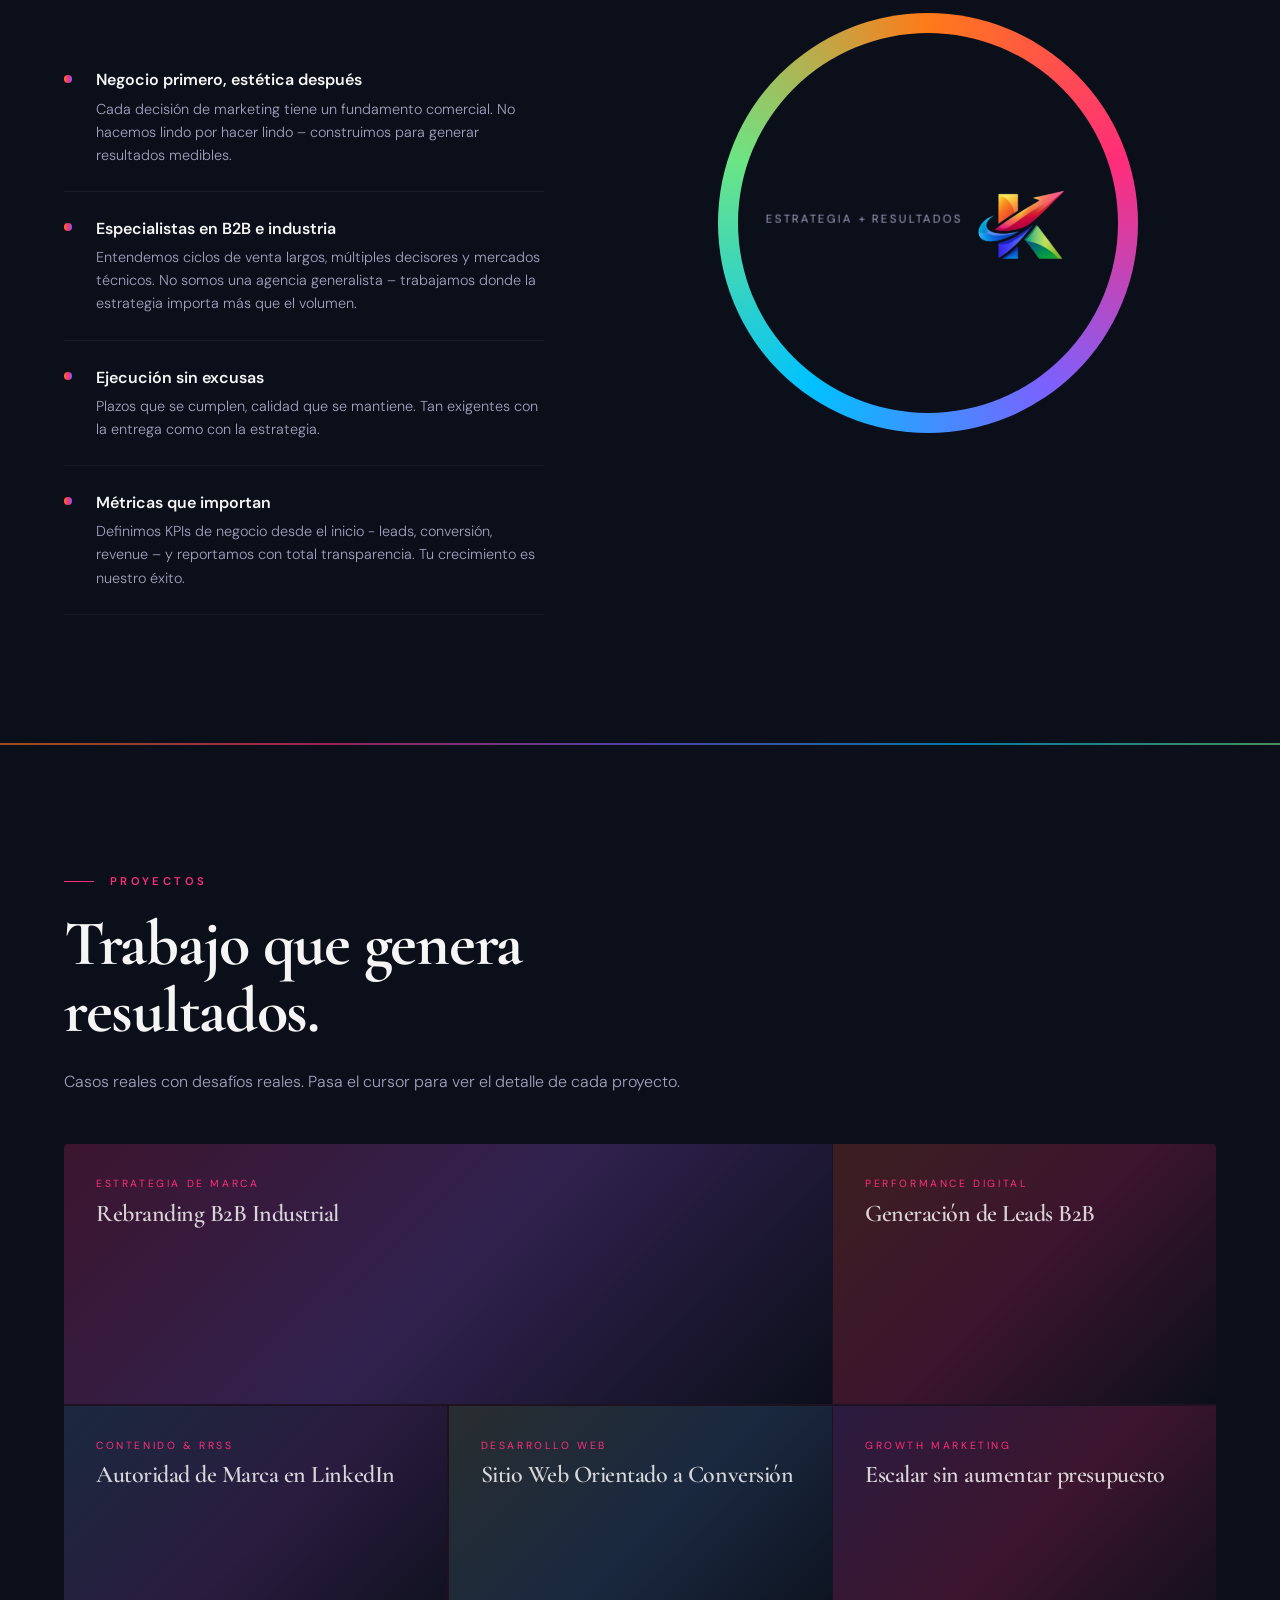
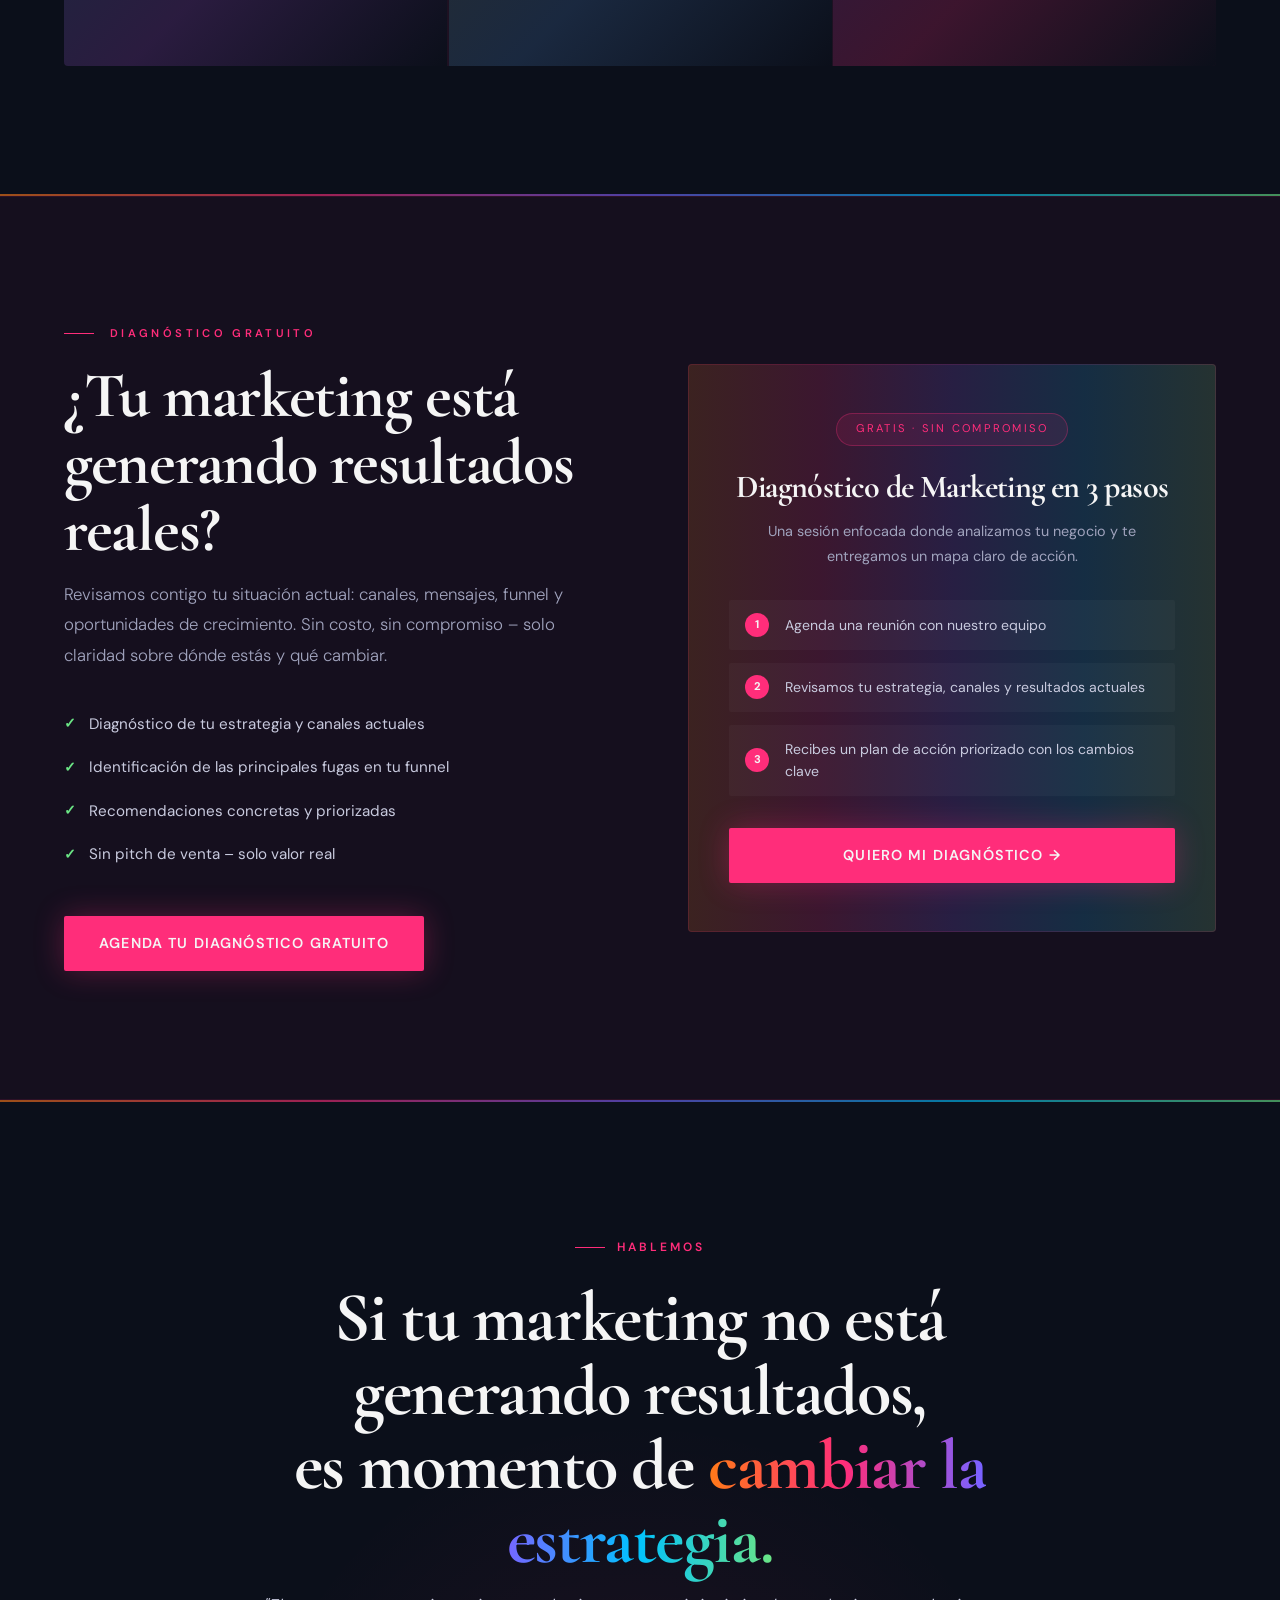
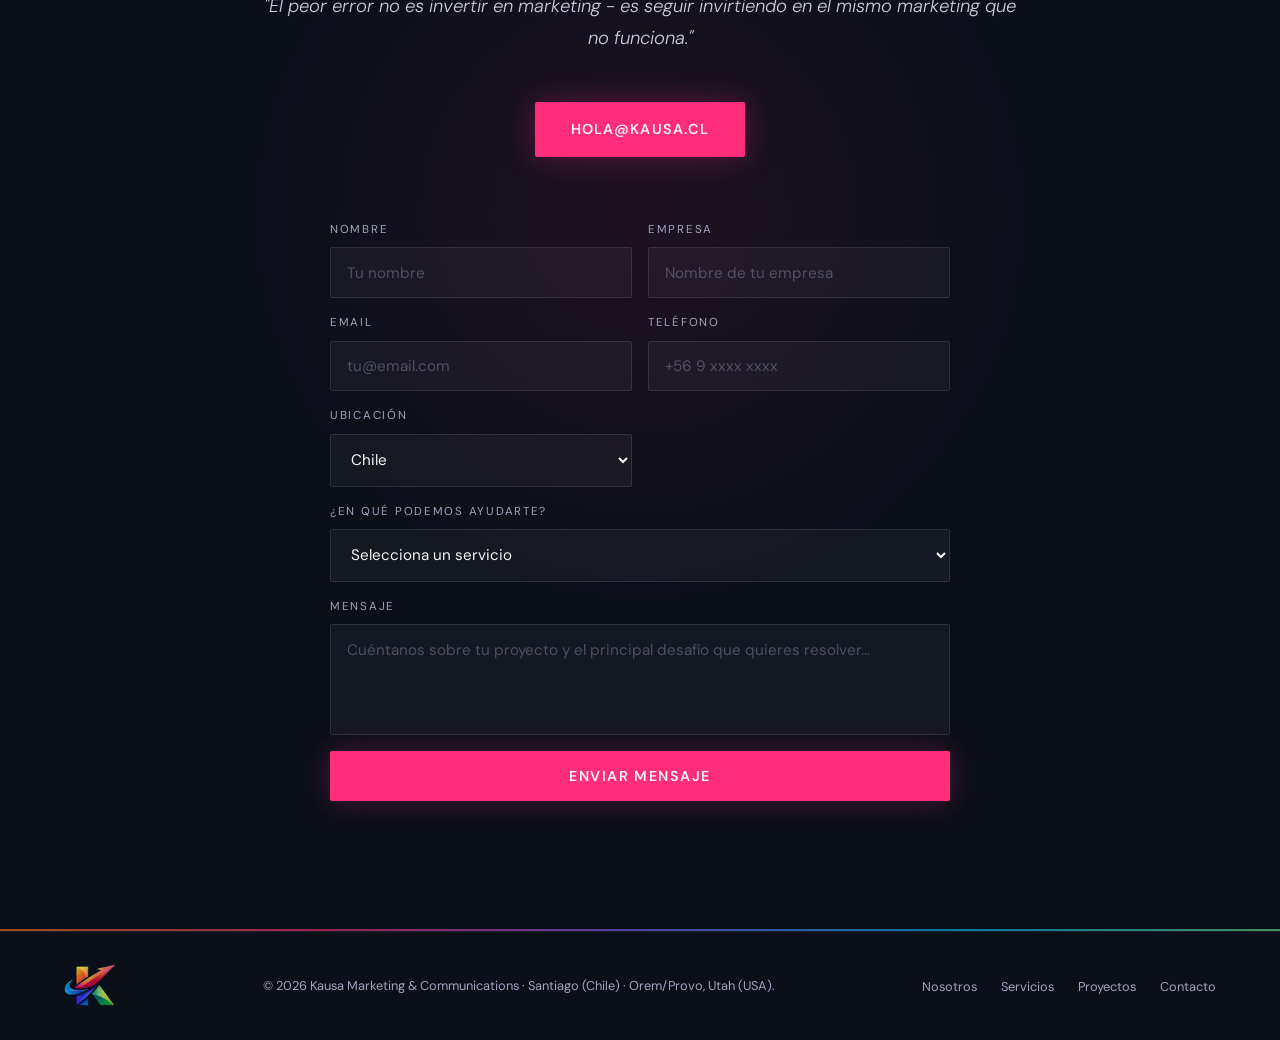
==== commit e8593697: "Add tab logo" ====
--- a/index.html
+++ b/index.html
@@ -8,7 +8,7 @@
   <meta property="og:description" content="International marketing, branding and growth partner for companies in Chile and the United States." />
   <meta property="og:url" content="https://kausa.cl" />
   <meta property="og:type" content="website" />
-  <link rel="icon" href="assets/img/favicon.png" />
+  <link rel="icon" href="assets/img/kausa_logo_k.PNG" />
   <meta name="description" content="Estrategia, marketing y contenido que convierten marcas en resultados. Ayudamos a empresas en Chile a posicionarse, generar demanda y crecer." />
   <link href="https://fonts.googleapis.com/css2?family=Cormorant+Garamond:wght@400;600;700&family=DM+Sans:wght@300;400;500;600&display=swap" rel="stylesheet">
   <link rel="stylesheet" href="assets/css/style.css" />
@@ -48,7 +48,7 @@
   <div class="hero-bg-orb orb2"></div>
   <div class="hero-bg-orb orb3"></div>
 
-  <div class="hero-eyebrow">Estrategia • Branding • Crecimiento · Chile & USA</div>
+  <div class="hero-eyebrow">Estrategia • Branding •  · Chile & USA</div>
 
   <h1 class="hero-title">
     Estrategia, marketing y contenido<br>
